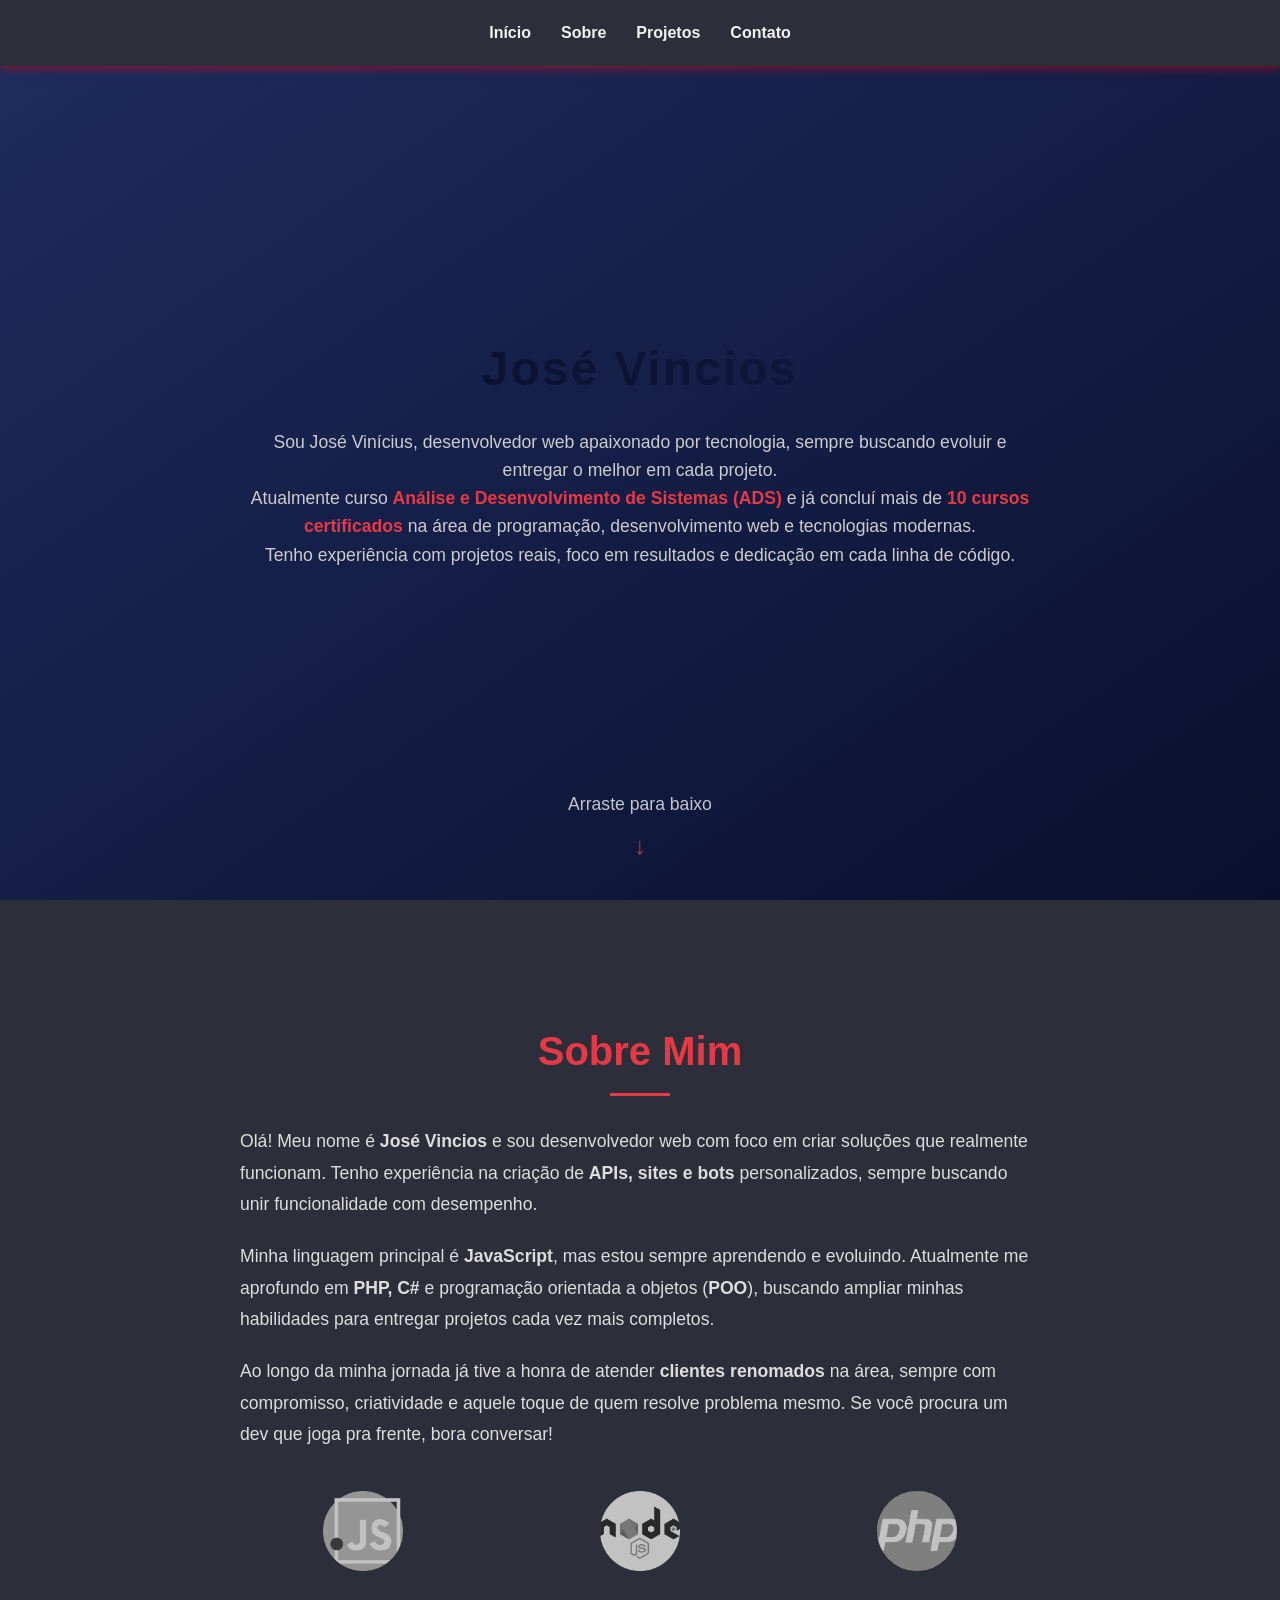
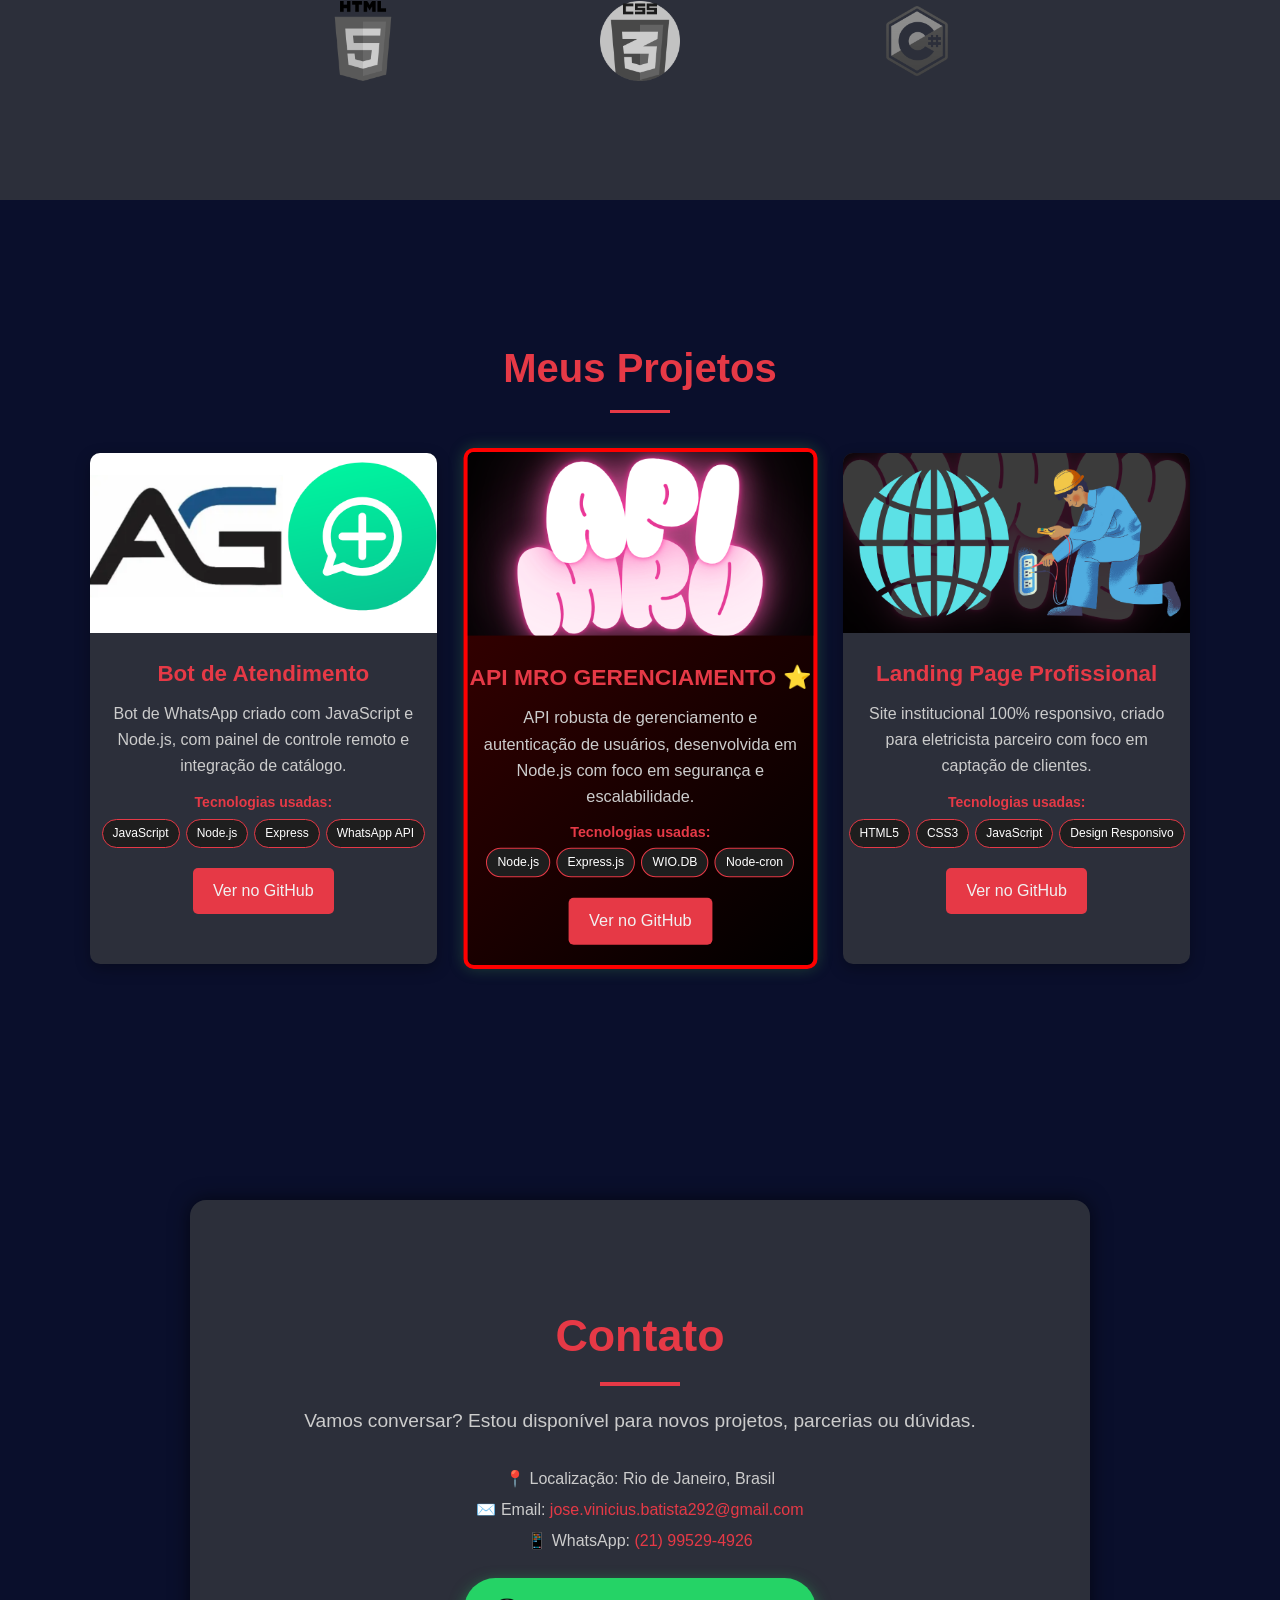
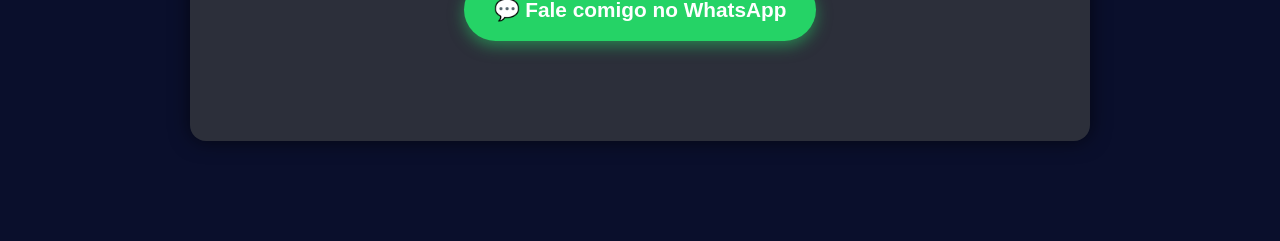
==== index.html @ e9106130 "Update index.html" ====
<!DOCTYPE html>
<html lang="pt-br">
<head>
    <meta charset="UTF-8">
    <meta name="viewport" content="width=device-width, initial-scale=1.0">
    <title>Portfólio | José Vincios</title>
    <link rel="stylesheet" href="styles/style.css">
</head>
<body>
    <header>
        <nav>
            <a href="#home">Início</a>
            <a href="#sobre">Sobre</a>
            <a href="#projetos">Projetos</a>
            <a href="#contato">Contato</a>
        </nav>
    </header>

    <main>
        <section id="home" class="hero">
            <div class="content">
                <h1 class="animated-name">José Vincios</h1>
                <div class="sobre-texto">
                    <p>Sou José Vinícius, desenvolvedor web apaixonado por tecnologia, sempre buscando evoluir e entregar o melhor em cada projeto.</p>
                    <p>Atualmente curso <strong>Análise e Desenvolvimento de Sistemas (ADS)</strong> e já concluí mais de <strong>10 cursos certificados</strong> na área de programação, desenvolvimento web e tecnologias modernas.</p>
                    <p>Tenho experiência com projetos reais, foco em resultados e dedicação em cada linha de código.</p>
                </div>
            </div>
        </section>

        <section id="sobre" class="sobre">
            <div class="sobre-container">
                <h2>Sobre Mim</h2>
                <p>
                    Olá! Meu nome é <strong>José Vincios</strong> e sou desenvolvedor web com foco em criar soluções que realmente funcionam. Tenho experiência na criação de <strong>APIs, sites e bots</strong> personalizados, sempre buscando unir funcionalidade com desempenho.
                </p>
                <p>
                    Minha linguagem principal é <strong>JavaScript</strong>, mas estou sempre aprendendo e evoluindo. Atualmente me aprofundo em <strong>PHP, C#</strong> e programação orientada a objetos (<strong>POO</strong>), buscando ampliar minhas habilidades para entregar projetos cada vez mais completos.
                </p>
                <p>
                    Ao longo da minha jornada já tive a honra de atender <strong>clientes renomados</strong> na área, sempre com compromisso, criatividade e aquele toque de quem resolve problema mesmo. Se você procura um dev que joga pra frente, bora conversar!
                </p>

                <div class="tech-logos">
                    <img src="imgs/logojs.png" alt="JavaScript">
                    <img src="imgs/logonode.png" alt="PHP">
                    <img src="imgs/logophp.png" alt="C#" id="logophp">
                    <img src="imgs/logohtml.png" alt="HTML5">
                    <img src="imgs/logocss.png" alt="CSS3">
                    <img src="imgs/logocsharp.png" alt="Node.js">
                </div>
            </div>
        </section>

        <section id="projetos" class="projetos">
            <h2>Meus Projetos</h2>
            <div class="projetos-grid">
                <!-- Projeto 1 -->
                <div class="card-projeto">
                    <img src="imgs/project 1.png" alt="Projeto 1">
                    <h3>Bot de Atendimento</h3>
                    <p>Bot de WhatsApp criado com JavaScript e Node.js, com painel de controle remoto e integração de catálogo.</p>
                    <div class="tech-usadas">
                        <strong>Tecnologias usadas:</strong>
                        <div class="badges">
                            <span class="badge">JavaScript</span>
                            <span class="badge">Node.js</span>
                            <span class="badge">Express</span>
                            <span class="badge">WhatsApp API</span>
                        </div>
                    </div>
                    <a href="https://github.com/Vinicios2j/AG-Bot---WhatsApp-Autom-tico-com-Painel-API" target="_blank">Ver no GitHub</a>
                </div>

                <!-- Projeto 2 DESTACADO -->
                <div class="card-projeto destaque">
                    <img src="imgs/projeto2.png" alt="Projeto 2">
                    <h3 class="titulo-destaque">API MRO GERENCIAMENTO ⭐</h3>
                    <p>API robusta de gerenciamento e autenticação de usuários, desenvolvida em Node.js com foco em segurança e escalabilidade.</p>
                    <div class="tech-usadas">
                        <strong>Tecnologias usadas:</strong>
                        <div class="badges">
                            <span class="badge">Node.js</span>
                            <span class="badge">Express.js</span>
                            <span class="badge">WIO.DB</span>
                            <span class="badge">Node-cron</span>
                        </div>
                    </div>
                    <a href="https://github.com/Vinicios2j/ProjectMRO" target="_blank">Ver no GitHub</a>
                </div>

                 

                <!-- Projeto 3 -->
                <div class="card-projeto">
                    <img src="imgs/projeto3.png" alt="Projeto 3">
                    <h3>Landing Page Profissional</h3>
                    <p>Site institucional 100% responsivo, criado para eletricista parceiro com foco em captação de clientes.</p>
                    <div class="tech-usadas">
                        <strong>Tecnologias usadas:</strong>
                        <div class="badges">
                            <span class="badge">HTML5</span>
                            <span class="badge">CSS3</span>
                            <span class="badge">JavaScript</span>
                            <span class="badge">Design Responsivo</span>
                        </div>
                    </div>
                    <a href="https://github.com/Vinicios2j/SITE-AG/tree/main" target="_blank">Ver no GitHub</a>
                </div>
            </div>
        </section>

        <section id="contato" class="contato">
            <h2>Contato</h2>
            <p>Vamos conversar? Estou disponível para novos projetos, parcerias ou dúvidas.</p>

            <div class="contato-box">
                <div class="info">
                    <p>📍 Localização: Rio de Janeiro, Brasil</p>
                    <p>✉️ Email: <a href="mailto:jose.vinicius.batista292@gmail.com">jose.vinicius.batista292@gmail.com</a></p>
                    <p>📱 WhatsApp: <a href="https://wa.me/5521995294926" target="_blank">(21) 99529-4926</a></p>
                </div>

                <a href="https://wa.me/5521995294926?text=Olá%20José%20Vincios%2C%20vim%20pelo%20seu%20portfólio%20e%20gostaria%20de%20conversar."
                target="_blank"
                rel="noopener noreferrer"
                class="btn-whatsapp pulse-btn">
                    💬 Fale comigo no WhatsApp
                </a>
            </div>
        </section>


    </main>

    <footer class="scroll-down-hint">
        <p>Arraste para baixo</p>
        <span class="arrow">↓</span>
    </footer>

    <script src="scripts/index.js"></script>
</body>
</html>
---- styles/style.css ----
@charset "UTF-8";

:root {
    --azul-escuro: #0a0f2c;
    --azul-claro: #1e2d60;
    --cinza: #2c2f3a;
    --vermelho: #e63946;
    --branco: #f1f1f1;
}

* {
    margin: 0;
    padding: 0;
    box-sizing: border-box;
}

html {
    scroll-behavior: smooth;
}

body {
    font-family: 'Segoe UI', Tahoma, Geneva, Verdana, sans-serif;
    background-color: var(--azul-escuro);
    color: var(--branco);
    line-height: 1.6;
}

header {
    background-color: var(--cinza);
    padding: 20px 40px;
    position: fixed;
    width: 100%;
    top: 0;
    z-index: 1000;
    box-shadow: 0 2px 10px rgba(255, 0, 0, 0.5);
}

nav {
    display: flex;
    justify-content: center;
    gap: 30px;
}

nav a {
    color: var(--branco);
    text-decoration: none;
    font-weight: bold;
    transition: color 0.3s;
    position: relative;
}

nav a::after {
    content: '';
    height: 2px;
    background: var(--vermelho);
    width: 0%;
    position: absolute;
    bottom: -5px;
    left: 0;
    transition: width 0.3s ease;
}

nav a:hover {
    color: var(--vermelho);
}

nav a:hover::after {
    width: 100%;
}



.hero {
    background: linear-gradient(145deg, var(--azul-claro), var(--azul-escuro));
    text-align: center;
    height: 100dvh;

    display: flex;
    flex-direction: column;

    align-items: center;
    justify-content: center;
}

.hero h1 {
    font-size: 3rem;
    margin-bottom: 20px;
    color: var(--vermelho);
}

.hero p {
    max-width: 800px;
    margin: 0 auto;
    font-size: 1.1rem;
    color: #ccc;
}

.sobre-texto strong {
  color: var(--vermelho);
}

.animated-name {
    font-size: 3.5rem;
    font-weight: bold;
    background: linear-gradient(270deg, #ff0015, #1e2d60, #0a0f2c);
    background-size: 600% 600%;
    background-clip: text;
    -webkit-background-clip: text;
    color: transparent;
    -webkit-text-fill-color: transparent;
    animation: animateText 10s ease infinite;
    letter-spacing: 2px;
}

.scroll-down-hint {
    text-align: center;
    padding: 20px;
    color: var(--branco);
    font-size: 1.1rem;
    opacity: 0.8;
    animation: pulseText 2s infinite;
    position: absolute;
    bottom: 15px;
    left: 0;
    right: 0;
}

.scroll-down-hint .arrow {
    display: block;
    font-size: 1.5rem;
    margin-top: 8px;
    animation: bounce 1.5s infinite;
    color: var(--vermelho);
}

/*animação fogo no nome*/

@keyframes animateText {
    0% {
        background-position: 0% 50%;
    }
    50% {
        background-position: 100% 50%;
    }
    100% {
        background-position: 0% 50%;
    }
}


/*Animação role para baixo*/

@keyframes pulseText {
    0%, 100% { opacity: 0.3; }
    50% { opacity: 1; }
}

@keyframes bounce {
    0%, 100% {
        transform: translateY(0);
    }
    50% {
        transform: translateY(8px);
    }
}


/*Sobre MIN*/


.sobre {
    background-color: var(--cinza);
    padding: 80px 20px;
    color: var(--branco);
    display: flex;
    justify-content: center;
    align-items: center;
    height: 100dvh;
}

.sobre-container {
    max-width: 800px;
    text-align: left;
}

.sobre h2 {
    font-size: 2.5rem;
    color: var(--vermelho);
    margin-bottom: 30px;
    text-align: center;
    position: relative;
}

.sobre h2::after {
    content: '';
    display: block;
    width: 60px;
    height: 3px;
    background-color: var(--vermelho);
    margin: 10px auto 0 auto;
}

.sobre p {
    margin-bottom: 20px;
    font-size: 1.1rem;
    line-height: 1.8;
    color: #ddd;
}


.tech-logos {
    display: grid;
    grid-template-columns: repeat(3, 1fr);
    gap: 30px;
    justify-items: center;
    align-items: center;
    margin-top: 40px;
}

.tech-logos img {
    width: 80px;
    height: 80px;
    object-fit: contain;
    filter: grayscale(100%) brightness(0.8);
    transition: transform 0.3s, filter 0.3s;
}

.tech-logos img:hover {
    transform: scale(1.1);
    filter: none;
}

#logophp {
    border-radius: 50%;
}

/*Proejtos*/

.projetos {
    background-color: var(--azul-escuro);
    padding: 80px 20px;
    text-align: center;
    color: var(--branco);
    height: 100dvh;
    display: flex;
    flex-wrap: wrap;
    flex-direction: column;
    align-items: center;
    justify-content: center;
}

.projetos h2 {
    font-size: 2.5rem;
    margin-bottom: 40px;
    color: var(--vermelho);
    position: relative;
}

.projetos h2::after {
    content: '';
    display: block;
    width: 60px;
    height: 3px;
    background-color: var(--vermelho);
    margin: 10px auto 0 auto;
}

.projetos-grid {
    display: grid;
    grid-template-columns: repeat(auto-fit, minmax(280px, 1fr));
    gap: 30px;
    max-width: 1100px;
    margin: 0 auto;
}

.card-projeto {
    background-color: var(--cinza);
    border-radius: 10px;
    overflow: hidden;
    box-shadow: 0 5px 15px rgba(0,0,0,0.3);
    transition: transform 0.3s ease;
}

.card-projeto:hover {
    transform: translateY(-5px);
}

.card-projeto img {
    width: 100%;
    height: 180px;
    object-fit: cover;
}

.card-projeto h3 {
    margin: 15px 0 10px 0;
    font-size: 1.4rem;
    color: var(--vermelho);
}

.card-projeto p {
    padding: 0 15px;
    font-size: 1rem;
    color: #ccc;
    min-height: 80px;
}

.card-projeto a {
    display: inline-block;
    margin: 20px;
    padding: 10px 20px;
    background-color: var(--vermelho);
    color: var(--branco);
    text-decoration: none;
    border-radius: 5px;
    transition: background-color 0.3s ease;
}

.card-projeto a:hover {
    background-color: #b82a35;
}


/*Contato Whattsap*/

.contato {
  background-color: var(--cinza);
  padding: 100px 20px;
  color: var(--branco);
  text-align: center;
  max-width: 900px;
  margin: 100px auto;
  border-radius: 16px;
  box-shadow: 0 0 20px rgba(0,0,0,0.6);
}

.contato h2 {
  font-size: 2.8rem;
  margin-bottom: 20px;
  color: var(--vermelho);
  position: relative;
}

.contato h2::after {
  content: '';
  width: 80px;
  height: 4px;
  background-color: var(--vermelho);
  display: block;
  margin: 10px auto;
}

.contato p {
  font-size: 1.2rem;
  color: #ccc;
  margin-bottom: 25px;
}

.contato-box {
  display: flex;
  flex-direction: column;
  align-items: center;
  gap: 20px;
}

.contato .info p {
  font-size: 1rem;
  color: #ccc;
  margin: 5px 0;
}

.contato .info a {
  color: var(--vermelho);
  text-decoration: none;
  transition: color 0.3s ease;
}

.contato .info a:hover {
  color: #ffffff;
}

.pulse-btn {
  background-color: #25D366;
  padding: 15px 40px;
  font-size: 1.3rem;
  font-weight: bold;
  border-radius: 50px;
  text-decoration: none;
  color: white;
  box-shadow: 0 0 15px rgba(37, 211, 102, 0.6);
  animation: pulseWhats 2s infinite;
  transition: background-color 0.3s ease;
}

.pulse-btn:hover {
  background-color: #1ebe57;
}

@keyframes pulseWhats {
  0% { box-shadow: 0 0 0 0 rgba(37, 211, 102, 0.7); }
  70% { box-shadow: 0 0 0 15px rgba(37, 211, 102, 0); }
  100% { box-shadow: 0 0 0 0 rgba(37, 211, 102, 0); }
}

@media (max-width: 600px) {
  .contato-box {
    padding: 10px;
  }
}

.btn-whatsapp {
  display: inline-block;
  background-color: #25D366;
  color: white;
  font-weight: 700;
  font-size: 1.3rem;
  padding: 15px 30px;
  border-radius: 50px;
  text-decoration: none;
  box-shadow: 0 5px 15px rgba(37, 211, 102, 0.5);
  transition: background-color 0.3s ease;
  user-select: none;
}

.btn-whatsapp:hover {
  background-color: #1ebe57;
}

/* Adiciona transição em hover nos botões e links */
a, button {
  transition: all 0.3s ease;
}

/* Animações nos cards de projeto */
.card-projeto {
  transition: transform 0.3s ease, box-shadow 0.3s ease;
}

.card-projeto:hover {
  transform: translateY(-5px);
  box-shadow: 0px 5px 15px rgba(255, 0, 0, 0.3); /* sombra vermelha leve */
}

.tecnologias img {
  transition: transform 0.3s ease, filter 0.3s ease;
}

.tecnologias img:hover {
  transform: scale(1.1);
  filter: brightness(1.2);
}

.tech-usadas {
  margin-top: 10px;
  font-size: 14px;
}

.tech-usadas strong {
  color: #e63946;
  display: block;
  margin-bottom: 5px;
}

.badges {
  display: flex;
  flex-wrap: wrap;
  gap: 6px;
  flex-direction: row;
  align-items: center;
  justify-content: center;
}

.badge {
  background-color: #1e1e1e;
  color: #fff;
  border: 1px solid #e63946;
  padding: 4px 10px;
  font-size: 12px;
  border-radius: 20px;
  transition: background-color 0.3s ease;
}

.badge:hover {
  background-color: #e63946;
  color: #fff;
  cursor: default;
}

/* Destaque para o melhor projeto */
.card-projeto.destaque {
    border: 4px solid #ff0000;
    background: linear-gradient(135deg, #3f0000, #000000);
    box-shadow: 0 0 15px rgba(76, 175, 80, 0.3);
    transform: scale(1.02);
    transition: transform 0.3s ease, box-shadow 0.3s ease;
}

.card-projeto.destaque:hover {
    transform: scale(1.04);
    box-shadow: 0 0 25px rgba(76, 175, 80, 0.5);
}

.titulo-destaque {
    color: #2e7d32;
}


@media (max-width: 768px) {
  .projetos-container, .tecnologias {
    flex-direction: column;
    gap: 1.5rem;
  }

  header nav ul {
    flex-direction: column;
    background-color: #111;
    padding: 1rem;
  }

  .sobre-container, .contato-container {
    padding: 1rem;
  }
}

      @media (max-width: 768px) {
        .projetos {
          flex-direction: column;
          align-items: center;
        }

        .projeto {
          width: 90%;
        }
      }
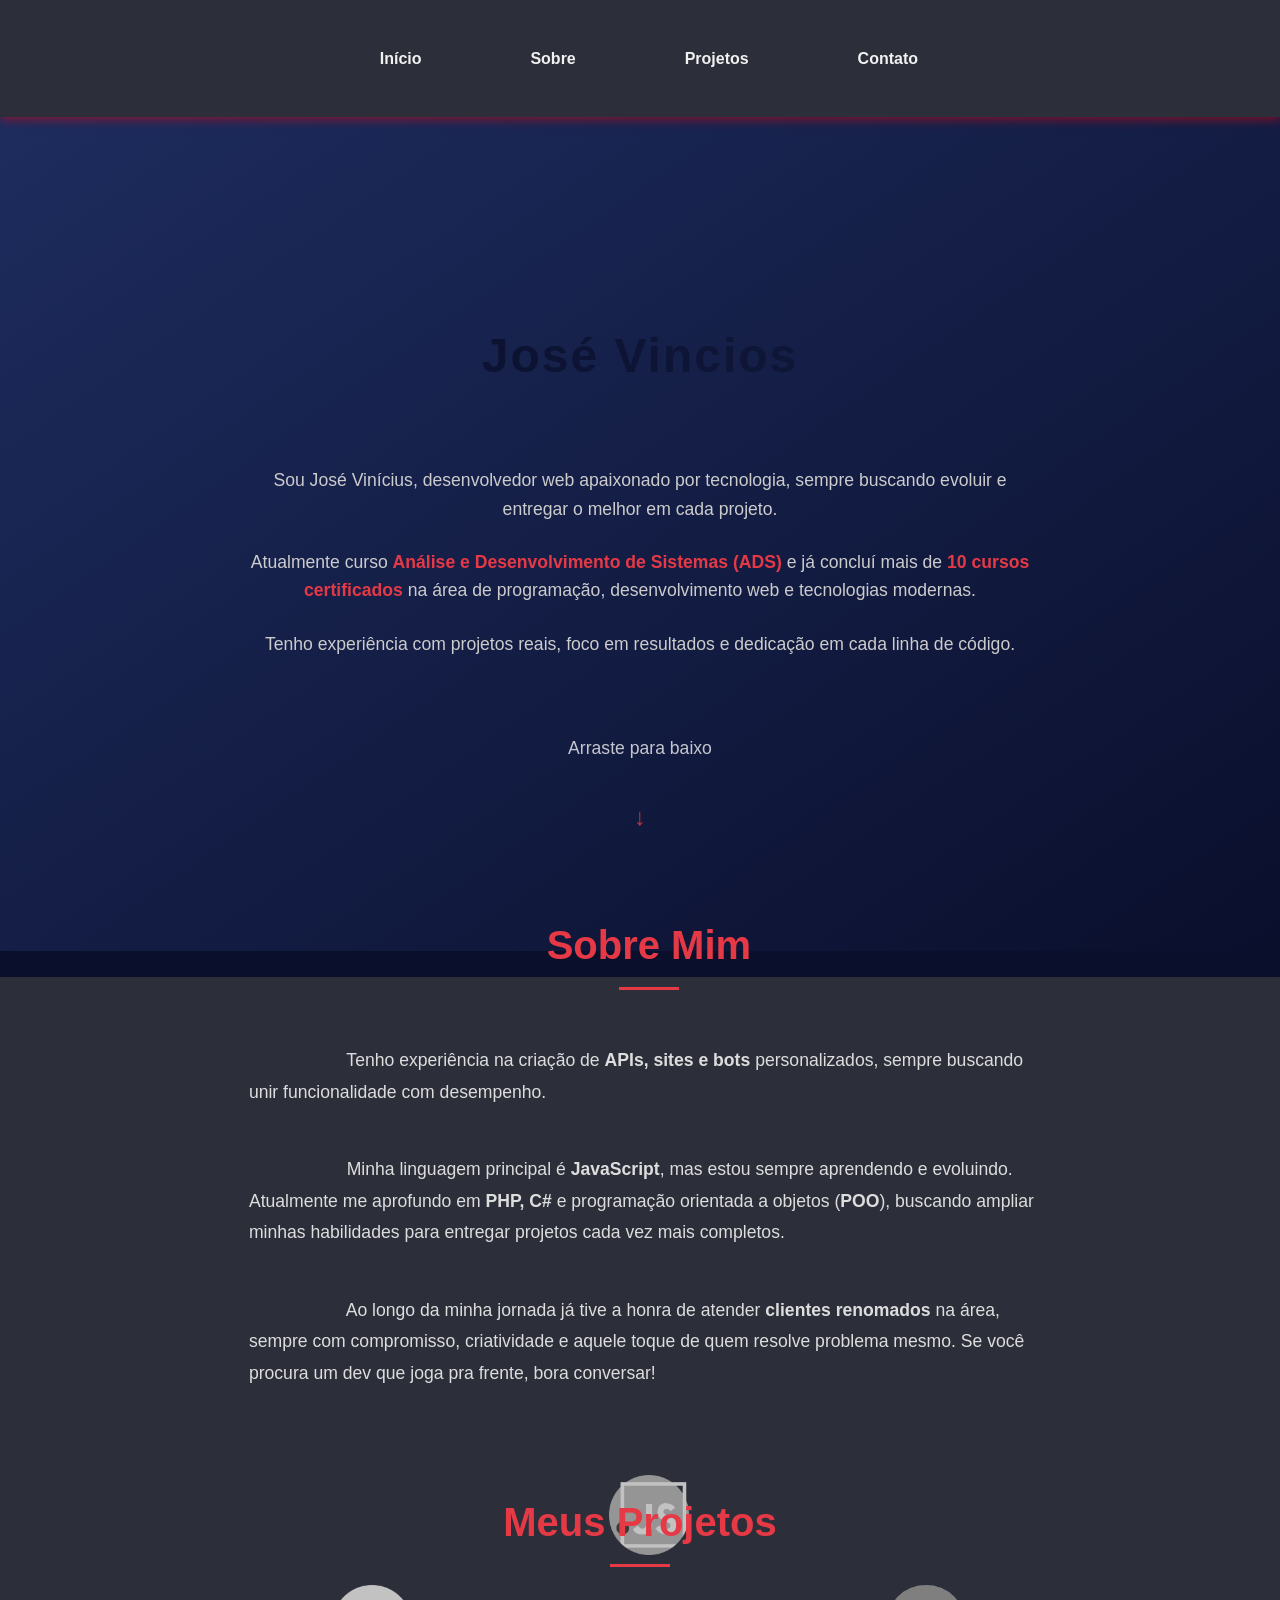
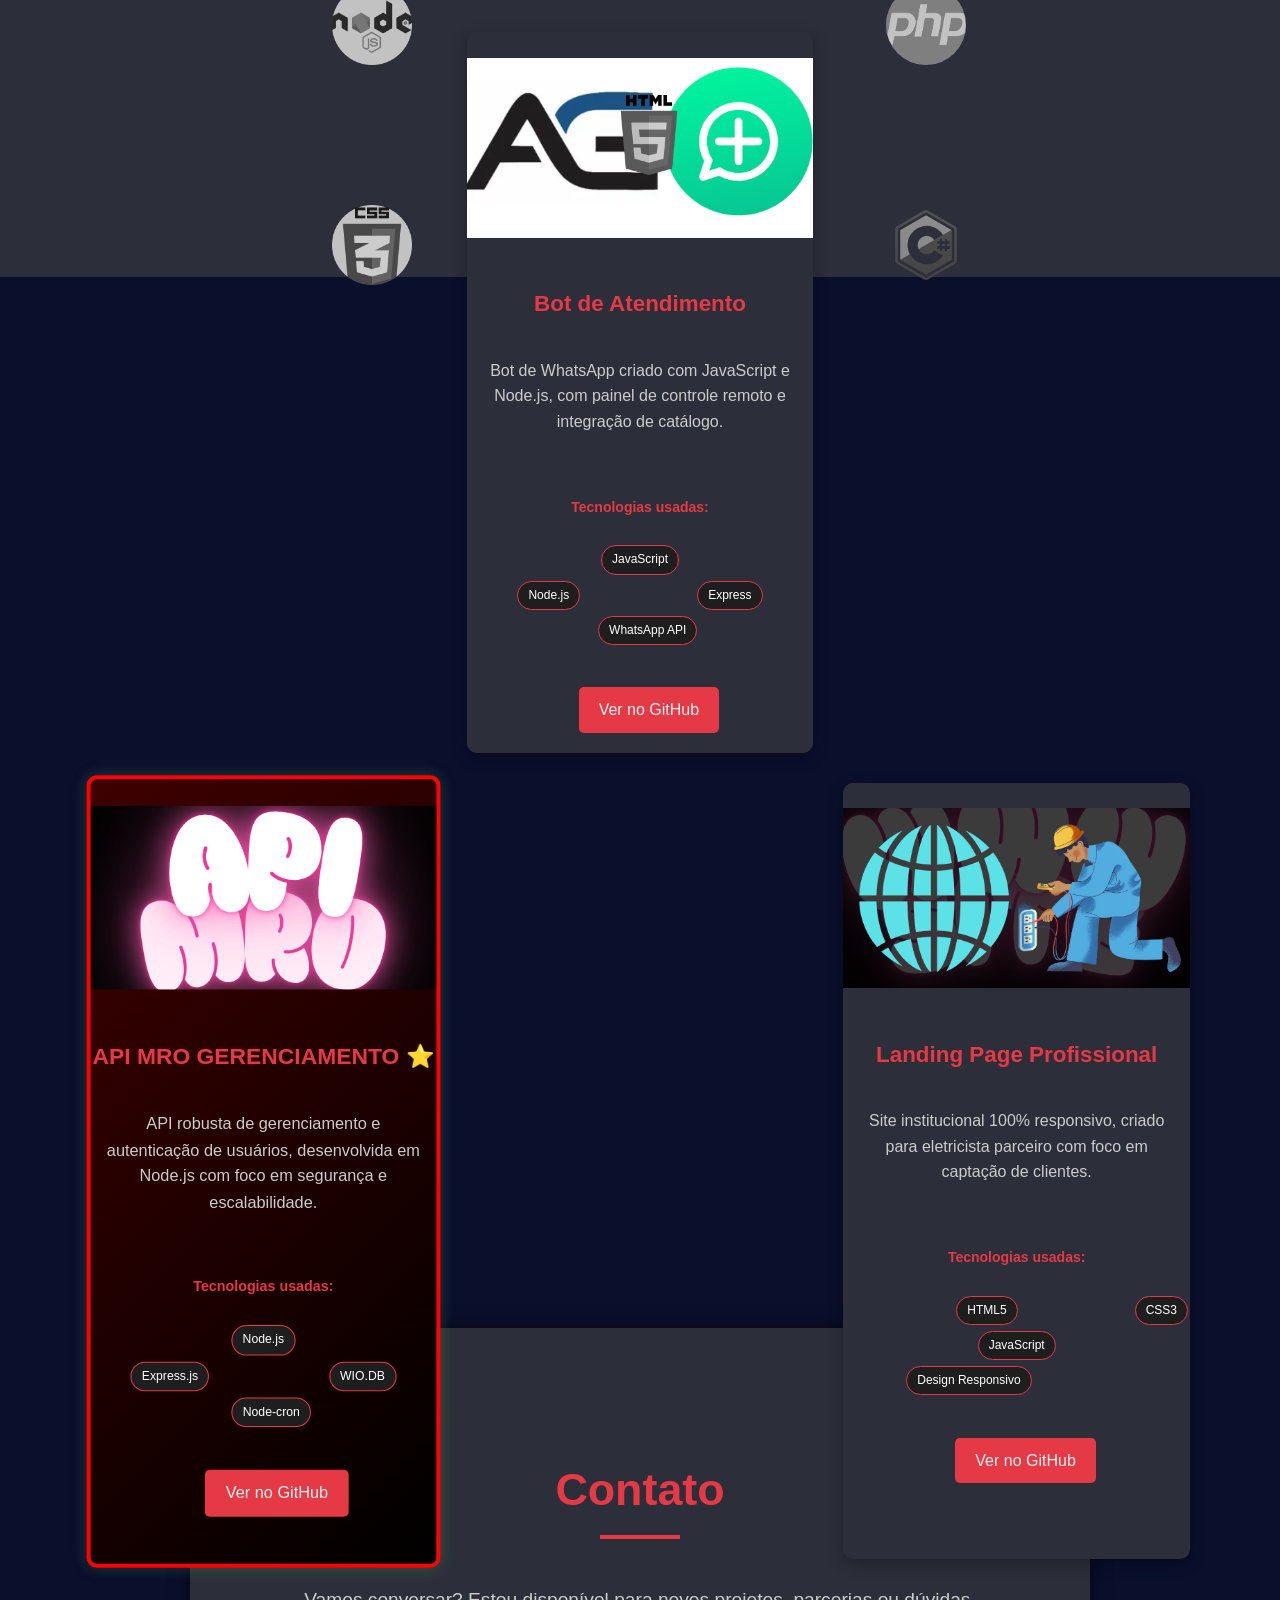
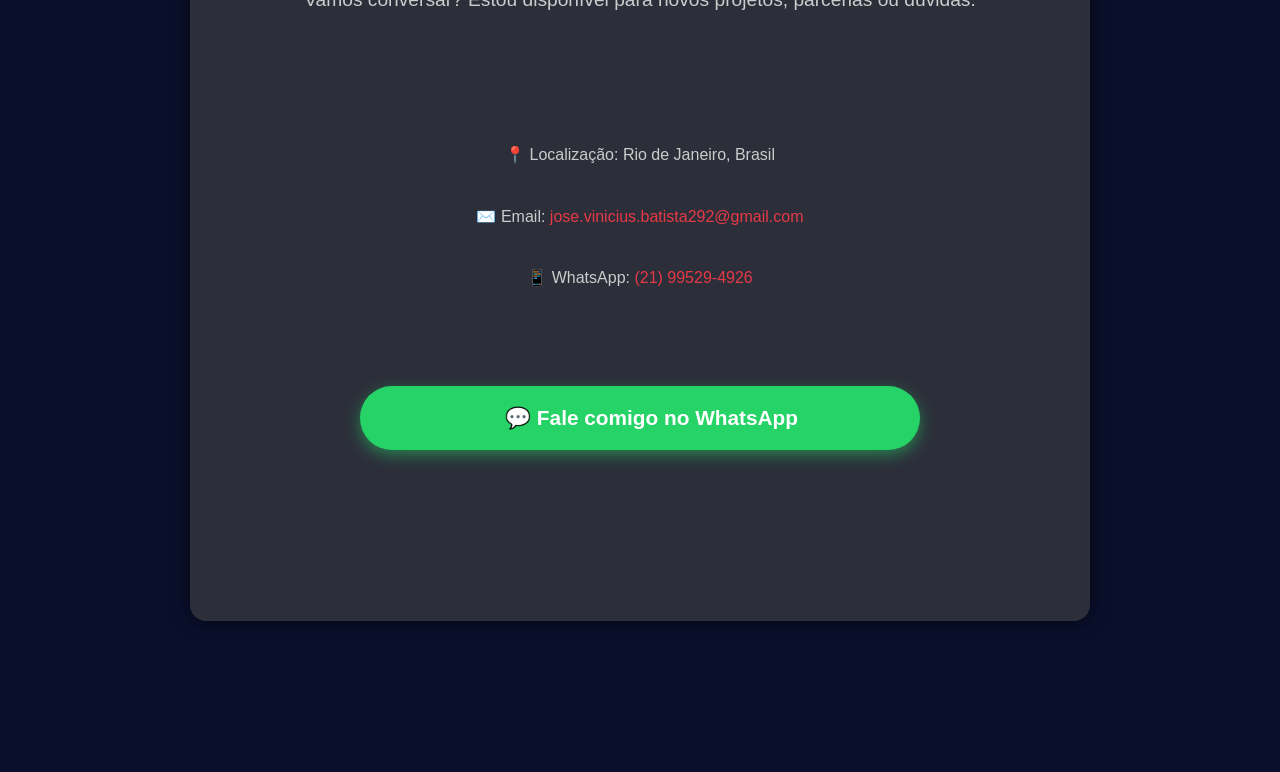
==== commit 28c1040f: "Update index.html" ====
--- a/index.html
+++ b/index.html
@@ -1,143 +1,140 @@
 <!DOCTYPE html>
 <html lang="pt-br">
 <head>
-    <meta charset="UTF-8">
-    <meta name="viewport" content="width=device-width, initial-scale=1.0">
-    <title>Portfólio | José Vincios</title>
-    <link rel="stylesheet" href="styles/style.css">
+    <meta charset="UTF-8">
+    <meta name="viewport" content="width=device-width, initial-scale=1.0">
+    <title>Portfólio | José Vincios</title>
+    <link rel="stylesheet" href="styles/style.css">
 </head>
 <body>
-    <header>
-        <nav>
-            <a href="#home">Início</a>
-            <a href="#sobre">Sobre</a>
-            <a href="#projetos">Projetos</a>
-            <a href="#contato">Contato</a>
-        </nav>
-    </header>
+    <header>
+        <nav>
+            <a href="#home">Início</a>
+            <a href="#sobre">Sobre</a>
+            <a href="#projetos">Projetos</a>
+            <a href="#contato">Contato</a>
+        </nav>
+    </header>
 
-    <main>
-        <section id="home" class="hero">
-            <div class="content">
-                <h1 class="animated-name">José Vincios</h1>
-                <div class="sobre-texto">
-                    <p>Sou José Vinícius, desenvolvedor web apaixonado por tecnologia, sempre buscando evoluir e entregar o melhor em cada projeto.</p>
-                    <p>Atualmente curso <strong>Análise e Desenvolvimento de Sistemas (ADS)</strong> e já concluí mais de <strong>10 cursos certificados</strong> na área de programação, desenvolvimento web e tecnologias modernas.</p>
-                    <p>Tenho experiência com projetos reais, foco em resultados e dedicação em cada linha de código.</p>
-                </div>
-            </div>
-        </section>
+    <main>
+        <section id="home" class="hero">
+            <div class="content">
+                <h1 class="animated-name">José Vincios</h1>
+                <div class="sobre-texto">
+                    <p>Sou José Vinícius, desenvolvedor web apaixonado por tecnologia, sempre buscando evoluir e entregar o melhor em cada projeto.</p>
+                    <p>Atualmente curso <strong>Análise e Desenvolvimento de Sistemas (ADS)</strong> e já concluí mais de <strong>10 cursos certificados</strong> na área de programação, desenvolvimento web e tecnologias modernas.</p>
+                    <p>Tenho experiência com projetos reais, foco em resultados e dedicação em cada linha de código.</p>
+                </div>
+            </div>
+        </section>
 
-        <section id="sobre" class="sobre">
-            <div class="sobre-container">
-                <h2>Sobre Mim</h2>
-                <p>
-                    Olá! Meu nome é <strong>José Vincios</strong> e sou desenvolvedor web com foco em criar soluções que realmente funcionam. Tenho experiência na criação de <strong>APIs, sites e bots</strong> personalizados, sempre buscando unir funcionalidade com desempenho.
-                </p>
-                <p>
-                    Minha linguagem principal é <strong>JavaScript</strong>, mas estou sempre aprendendo e evoluindo. Atualmente me aprofundo em <strong>PHP, C#</strong> e programação orientada a objetos (<strong>POO</strong>), buscando ampliar minhas habilidades para entregar projetos cada vez mais completos.
-                </p>
-                <p>
-                    Ao longo da minha jornada já tive a honra de atender <strong>clientes renomados</strong> na área, sempre com compromisso, criatividade e aquele toque de quem resolve problema mesmo. Se você procura um dev que joga pra frente, bora conversar!
-                </p>
+        <section id="sobre" class="sobre">
+            <div class="sobre-container">
+                <h2>Sobre Mim</h2>
+                <p>
+                    Tenho experiência na criação de <strong>APIs, sites e bots</strong> personalizados, sempre buscando unir funcionalidade com desempenho.
+                </p>
+                <p>
+                    Minha linguagem principal é <strong>JavaScript</strong>, mas estou sempre aprendendo e evoluindo. Atualmente me aprofundo em <strong>PHP, C#</strong> e programação orientada a objetos (<strong>POO</strong>), buscando ampliar minhas habilidades para entregar projetos cada vez mais completos.
+                </p>
+                <p>
+                    Ao longo da minha jornada já tive a honra de atender <strong>clientes renomados</strong> na área, sempre com compromisso, criatividade e aquele toque de quem resolve problema mesmo. Se você procura um dev que joga pra frente, bora conversar!
+                </p>
 
-                <div class="tech-logos">
-                    <img src="imgs/logojs.png" alt="JavaScript">
-                    <img src="imgs/logonode.png" alt="PHP">
-                    <img src="imgs/logophp.png" alt="C#" id="logophp">
-                    <img src="imgs/logohtml.png" alt="HTML5">
-                    <img src="imgs/logocss.png" alt="CSS3">
-                    <img src="imgs/logocsharp.png" alt="Node.js">
-                </div>
-            </div>
-        </section>
+                <div class="tech-logos">
+                    <img src="imgs/logojs.png" alt="JavaScript">
+                    <img src="imgs/logonode.png" alt="PHP">
+                    <img src="imgs/logophp.png" alt="C#" id="logophp">
+                    <img src="imgs/logohtml.png" alt="HTML5">
+                    <img src="imgs/logocss.png" alt="CSS3">
+                    <img src="imgs/logocsharp.png" alt="Node.js">
+                </div>
+            </div>
+        </section>
 
-        <section id="projetos" class="projetos">
-            <h2>Meus Projetos</h2>
-            <div class="projetos-grid">
-                <!-- Projeto 1 -->
-                <div class="card-projeto">
-                    <img src="imgs/project 1.png" alt="Projeto 1">
-                    <h3>Bot de Atendimento</h3>
-                    <p>Bot de WhatsApp criado com JavaScript e Node.js, com painel de controle remoto e integração de catálogo.</p>
-                    <div class="tech-usadas">
-                        <strong>Tecnologias usadas:</strong>
-                        <div class="badges">
-                            <span class="badge">JavaScript</span>
-                            <span class="badge">Node.js</span>
-                            <span class="badge">Express</span>
-                            <span class="badge">WhatsApp API</span>
-                        </div>
-                    </div>
-                    <a href="https://github.com/Vinicios2j/AG-Bot---WhatsApp-Autom-tico-com-Painel-API" target="_blank">Ver no GitHub</a>
-                </div>
+        <section id="projetos" class="projetos">
+            <h2>Meus Projetos</h2>
+            <div class="projetos-grid">
+                                <div class="card-projeto">
+                    <img src="imgs/project 1.png" alt="Projeto 1">
+                    <h3>Bot de Atendimento</h3>
+                    <p>Bot de WhatsApp criado com JavaScript e Node.js, com painel de controle remoto e integração de catálogo.</p>
+                    <div class="tech-usadas">
+                        <strong>Tecnologias usadas:</strong>
+                        <div class="badges">
+                            <span class="badge">JavaScript</span>
+                            <span class="badge">Node.js</span>
+                            <span class="badge">Express</span>
+                            <span class="badge">WhatsApp API</span>
+                        </div>
+                    </div>
+                    <a href="https://github.com/Vinicios2j/AG-Bot---WhatsApp-Autom-tico-com-Painel-API" target="_blank">Ver no GitHub</a>
+                </div>
 
-                <!-- Projeto 2 DESTACADO -->
-                <div class="card-projeto destaque">
-                    <img src="imgs/projeto2.png" alt="Projeto 2">
-                    <h3 class="titulo-destaque">API MRO GERENCIAMENTO ⭐</h3>
-                    <p>API robusta de gerenciamento e autenticação de usuários, desenvolvida em Node.js com foco em segurança e escalabilidade.</p>
-                    <div class="tech-usadas">
-                        <strong>Tecnologias usadas:</strong>
-                        <div class="badges">
-                            <span class="badge">Node.js</span>
-                            <span class="badge">Express.js</span>
-                            <span class="badge">WIO.DB</span>
-                            <span class="badge">Node-cron</span>
-                        </div>
-                    </div>
-                    <a href="https://github.com/Vinicios2j/ProjectMRO" target="_blank">Ver no GitHub</a>
-                </div>
+                                <div class="card-projeto destaque">
+                    <img src="imgs/projeto2.png" alt="Projeto 2">
+                    <h3 class="titulo-destaque">API MRO GERENCIAMENTO ⭐</h3>
+                    <p>API robusta de gerenciamento e autenticação de usuários, desenvolvida em Node.js com foco em segurança e escalabilidade.</p>
+                    <div class="tech-usadas">
+                        <strong>Tecnologias usadas:</strong>
+                        <div class="badges">
+                            <span class="badge">Node.js</span>
+                            <span class="badge">Express.js</span>
+                            <span class="badge">WIO.DB</span>
+                            <span class="badge">Node-cron</span>
+                        </div>
+                    </div>
+                    <a href="https://github.com/Vinicios2j/ProjectMRO" target="_blank">Ver no GitHub</a>
+                </div>
 
-                 
+                 
 
-                <!-- Projeto 3 -->
-                <div class="card-projeto">
-                    <img src="imgs/projeto3.png" alt="Projeto 3">
-                    <h3>Landing Page Profissional</h3>
-                    <p>Site institucional 100% responsivo, criado para eletricista parceiro com foco em captação de clientes.</p>
-                    <div class="tech-usadas">
-                        <strong>Tecnologias usadas:</strong>
-                        <div class="badges">
-                            <span class="badge">HTML5</span>
-                            <span class="badge">CSS3</span>
-                            <span class="badge">JavaScript</span>
-                            <span class="badge">Design Responsivo</span>
-                        </div>
-                    </div>
-                    <a href="https://github.com/Vinicios2j/SITE-AG/tree/main" target="_blank">Ver no GitHub</a>
-                </div>
-            </div>
-        </section>
+                                <div class="card-projeto">
+                    <img src="imgs/projeto3.png" alt="Projeto 3">
+                    <h3>Landing Page Profissional</h3>
+                    <p>Site institucional 100% responsivo, criado para eletricista parceiro com foco em captação de clientes.</p>
+                    <div class="tech-usadas">
+                        <strong>Tecnologias usadas:</strong>
+                        <div class="badges">
+                            <span class="badge">HTML5</span>
+                            <span class="badge">CSS3</span>
+                            <span class="badge">JavaScript</span>
+                            <span class="badge">Design Responsivo</span>
+                        </div>
+                    </div>
+                    <a href="https://github.com/Vinicios2j/SITE-AG/tree/main" target="_blank">Ver no GitHub</a>
+                </div>
+            </div>
+        </section>
 
-        <section id="contato" class="contato">
-            <h2>Contato</h2>
-            <p>Vamos conversar? Estou disponível para novos projetos, parcerias ou dúvidas.</p>
+        <section id="contato" class="contato">
+            <h2>Contato</h2>
+            <p>Vamos conversar? Estou disponível para novos projetos, parcerias ou dúvidas.</p>
 
-            <div class="contato-box">
-                <div class="info">
-                    <p>📍 Localização: Rio de Janeiro, Brasil</p>
-                    <p>✉️ Email: <a href="mailto:jose.vinicius.batista292@gmail.com">jose.vinicius.batista292@gmail.com</a></p>
-                    <p>📱 WhatsApp: <a href="https://wa.me/5521995294926" target="_blank">(21) 99529-4926</a></p>
-                </div>
+            <div class="contato-box">
+                <div class="info">
+                    <p>📍 Localização: Rio de Janeiro, Brasil</p>
+                    <p>✉️ Email: <a href="mailto:jose.vinicius.batista292@gmail.com">jose.vinicius.batista292@gmail.com</a></p>
+                    <p>📱 WhatsApp: <a href="https://wa.me/5521995294926" target="_blank">(21) 99529-4926</a></p>
+                </div>
 
-                <a href="https://wa.me/5521995294926?text=Olá%20José%20Vincios%2C%20vim%20pelo%20seu%20portfólio%20e%20gostaria%20de%20conversar."
-                target="_blank"
-                rel="noopener noreferrer"
-                class="btn-whatsapp pulse-btn">
-                    💬 Fale comigo no WhatsApp
-                </a>
-            </div>
-        </section>
+                <a href="https://wa.me/5521995294926?text=Olá%20José%20Vincios%2C%20vim%20pelo%20seu%20portfólio%20e%20gostaria%20de%20conversar."
+                target="_blank"
+                rel="noopener noreferrer"
+                class="btn-whatsapp pulse-btn">
+                    💬 Fale comigo no WhatsApp
+                </a>
+            </div>
+        </section>
 
 
-    </main>
+    </main>
 
-    <footer class="scroll-down-hint">
-        <p>Arraste para baixo</p>
-        <span class="arrow">↓</span>
-    </footer>
+    <footer class="scroll-down-hint">
+        <p>Arraste para baixo</p>
+        <span class="arrow">↓</span>
+    </footer>
 
-    <script src="scripts/index.js"></script>
+    <script src="scripts/index.js"></script>
 </body>
 </html>
--- a/styles/style.css
+++ b/styles/style.css
@@ -243,7 +243,6 @@
     color: var(--branco);
     height: 100dvh;
     display: flex;
-    flex-wrap: wrap;
     flex-direction: column;
     align-items: center;
     justify-content: center;
@@ -521,14 +520,139 @@
   }
 }
 
-      @media (max-width: 768px) {
-        .projetos {
-          flex-direction: column;
-          align-items: center;
-        }
-
-        .projeto {
-          width: 90%;
-        }
-      }
-
+/*
+ * RESPONSIVIDADE PARA CELULARES
+ * ----------------------------
+ * Adicione este bloco no final do seu arquivo style.css para
+ * garantir que o layout se adapte a telas menores.
+ */
+
+@media (max-width: 768px) {
+    /* Estilos gerais para celular */
+    body {
+        font-size: 14px;
+        line-height: 1.5;
+    }
+
+    header {
+        padding: 15px 20px;
+        box-shadow: 0 2px 5px rgba(255, 0, 0, 0.5);
+    }
+
+    nav {
+        gap: 15px;
+    }
+
+    /* Seção de Início (Hero) */
+    .hero {
+        height: auto;
+        min-height: 100dvh;
+        padding-top: 80px; /* Para evitar que o conteúdo fique atrás do menu fixo */
+        padding-bottom: 20px;
+    }
+
+    .hero .content {
+        padding: 0 20px;
+    }
+
+    .animated-name {
+        font-size: 2.5rem;
+    }
+
+    .hero p {
+        font-size: 1rem;
+        text-align: center;
+    }
+
+    .scroll-down-hint {
+        position: static; /* Remove a posição absoluta para não sobrepor o conteúdo */
+        margin-top: 30px;
+    }
+
+    /* Seção Sobre Mim */
+    .sobre {
+        height: auto;
+        padding: 60px 20px;
+    }
+
+    .sobre-container {
+        text-align: center;
+        padding: 0;
+    }
+
+    .sobre h2 {
+        font-size: 2rem;
+    }
+
+    .tech-logos {
+        grid-template-columns: repeat(2, 1fr); /* Reduz para 2 colunas */
+        gap: 20px;
+        margin-top: 30px;
+    }
+
+    .tech-logos img {
+        width: 60px;
+        height: 60px;
+    }
+
+    /* Seção de Projetos */
+    .projetos {
+        height: auto;
+        padding: 60px 20px;
+    }
+
+    .projetos h2 {
+        font-size: 2rem;
+        margin-bottom: 30px;
+    }
+
+    .projetos-grid {
+        grid-template-columns: 1fr; /* Coluna única para celulares */
+    }
+
+    .card-projeto p {
+        min-height: auto;
+    }
+
+    /* Seção de Contato */
+    .contato {
+        margin: 50px auto;
+        padding: 40px 20px;
+    }
+
+    .contato h2 {
+        font-size: 2.2rem;
+    }
+
+    .contato p {
+        font-size: 1rem;
+    }
+
+    .contato-box {
+        gap: 15px;
+    }
+
+    .btn-whatsapp {
+        padding: 12px 25px;
+        font-size: 1rem;
+    }
+}
+
+/* Para telas menores que 480px, ajustes finos */
+@media (max-width: 480px) {
+    .animated-name {
+        font-size: 2rem;
+    }
+    
+    .sobre h2, .projetos h2, .contato h2 {
+        font-size: 1.8rem;
+    }
+
+    nav a {
+        font-size: 0.9rem;
+    }
+
+    .tech-logos {
+        grid-template-columns: repeat(2, 1fr);
+    }
+}
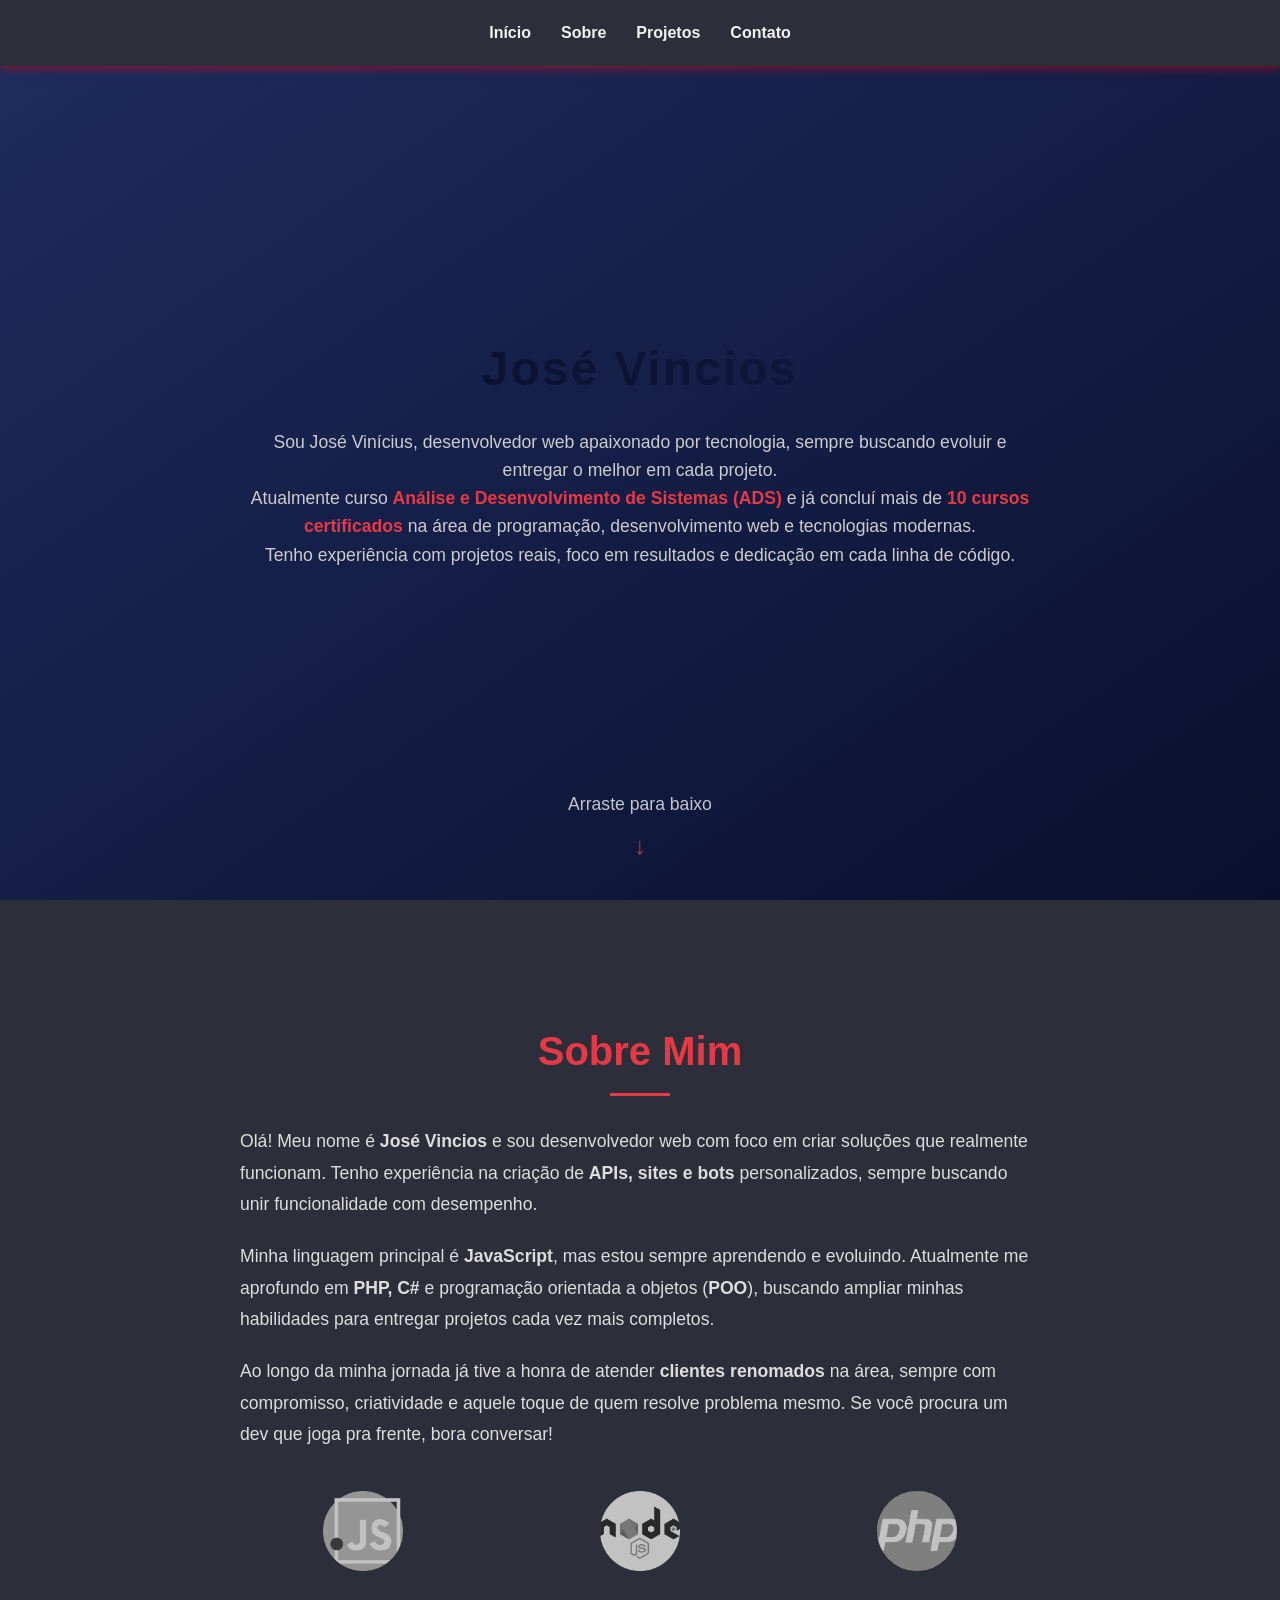
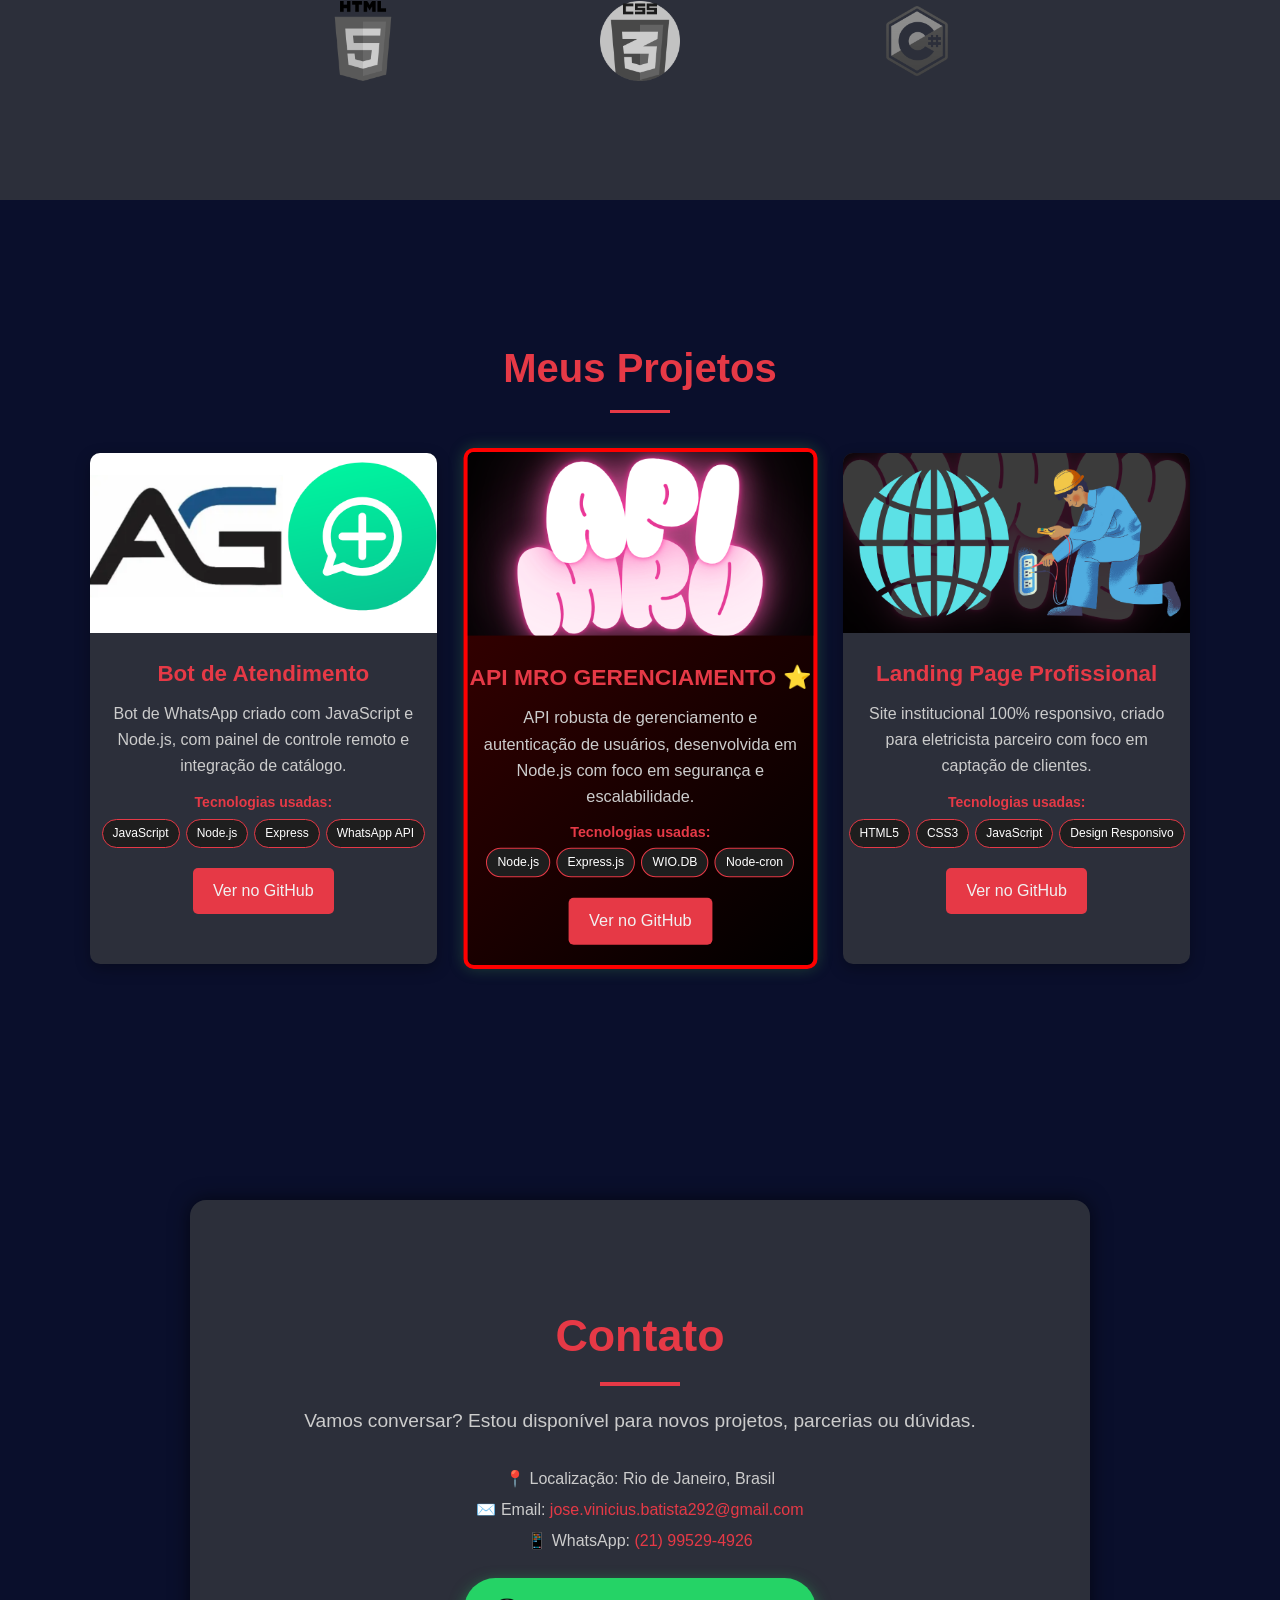
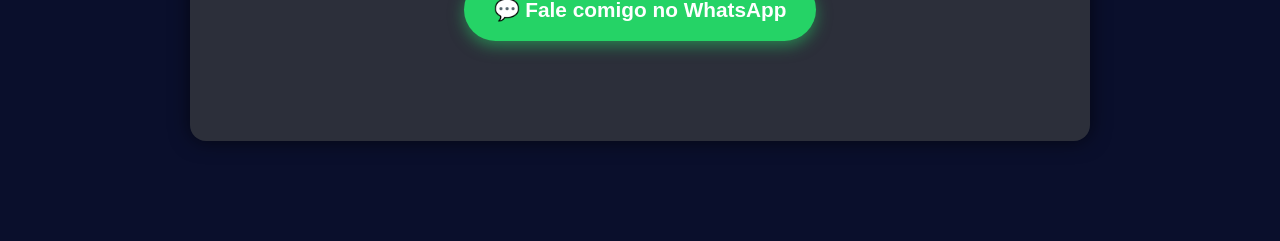
==== commit 7d8ce0d3: "Update index.html" ====
--- a/index.html
+++ b/index.html
@@ -1,140 +1,143 @@
 <!DOCTYPE html>
 <html lang="pt-br">
 <head>
-    <meta charset="UTF-8">
-    <meta name="viewport" content="width=device-width, initial-scale=1.0">
-    <title>Portfólio | José Vincios</title>
-    <link rel="stylesheet" href="styles/style.css">
+    <meta charset="UTF-8">
+    <meta name="viewport" content="width=device-width, initial-scale=1.0">
+    <title>Portfólio | José Vincios</title>
+    <link rel="stylesheet" href="styles/style.css">
 </head>
 <body>
-    <header>
-        <nav>
-            <a href="#home">Início</a>
-            <a href="#sobre">Sobre</a>
-            <a href="#projetos">Projetos</a>
-            <a href="#contato">Contato</a>
-        </nav>
-    </header>
+    <header>
+        <nav>
+            <a href="#home">Início</a>
+            <a href="#sobre">Sobre</a>
+            <a href="#projetos">Projetos</a>
+            <a href="#contato">Contato</a>
+        </nav>
+    </header>
 
-    <main>
-        <section id="home" class="hero">
-            <div class="content">
-                <h1 class="animated-name">José Vincios</h1>
-                <div class="sobre-texto">
-                    <p>Sou José Vinícius, desenvolvedor web apaixonado por tecnologia, sempre buscando evoluir e entregar o melhor em cada projeto.</p>
-                    <p>Atualmente curso <strong>Análise e Desenvolvimento de Sistemas (ADS)</strong> e já concluí mais de <strong>10 cursos certificados</strong> na área de programação, desenvolvimento web e tecnologias modernas.</p>
-                    <p>Tenho experiência com projetos reais, foco em resultados e dedicação em cada linha de código.</p>
-                </div>
-            </div>
-        </section>
+    <main>
+        <section id="home" class="hero">
+            <div class="content">
+                <h1 class="animated-name">José Vincios</h1>
+                <div class="sobre-texto">
+                    <p>Sou José Vinícius, desenvolvedor web apaixonado por tecnologia, sempre buscando evoluir e entregar o melhor em cada projeto.</p>
+                    <p>Atualmente curso <strong>Análise e Desenvolvimento de Sistemas (ADS)</strong> e já concluí mais de <strong>10 cursos certificados</strong> na área de programação, desenvolvimento web e tecnologias modernas.</p>
+                    <p>Tenho experiência com projetos reais, foco em resultados e dedicação em cada linha de código.</p>
+                </div>
+            </div>
+        </section>
 
-        <section id="sobre" class="sobre">
-            <div class="sobre-container">
-                <h2>Sobre Mim</h2>
-                <p>
-                    Tenho experiência na criação de <strong>APIs, sites e bots</strong> personalizados, sempre buscando unir funcionalidade com desempenho.
-                </p>
-                <p>
-                    Minha linguagem principal é <strong>JavaScript</strong>, mas estou sempre aprendendo e evoluindo. Atualmente me aprofundo em <strong>PHP, C#</strong> e programação orientada a objetos (<strong>POO</strong>), buscando ampliar minhas habilidades para entregar projetos cada vez mais completos.
-                </p>
-                <p>
-                    Ao longo da minha jornada já tive a honra de atender <strong>clientes renomados</strong> na área, sempre com compromisso, criatividade e aquele toque de quem resolve problema mesmo. Se você procura um dev que joga pra frente, bora conversar!
-                </p>
+        <section id="sobre" class="sobre">
+            <div class="sobre-container">
+                <h2>Sobre Mim</h2>
+                <p>
+                    Olá! Meu nome é <strong>José Vincios</strong> e sou desenvolvedor web com foco em criar soluções que realmente funcionam. Tenho experiência na criação de <strong>APIs, sites e bots</strong> personalizados, sempre buscando unir funcionalidade com desempenho.
+                </p>
+                <p>
+                    Minha linguagem principal é <strong>JavaScript</strong>, mas estou sempre aprendendo e evoluindo. Atualmente me aprofundo em <strong>PHP, C#</strong> e programação orientada a objetos (<strong>POO</strong>), buscando ampliar minhas habilidades para entregar projetos cada vez mais completos.
+                </p>
+                <p>
+                    Ao longo da minha jornada já tive a honra de atender <strong>clientes renomados</strong> na área, sempre com compromisso, criatividade e aquele toque de quem resolve problema mesmo. Se você procura um dev que joga pra frente, bora conversar!
+                </p>
 
-                <div class="tech-logos">
-                    <img src="imgs/logojs.png" alt="JavaScript">
-                    <img src="imgs/logonode.png" alt="PHP">
-                    <img src="imgs/logophp.png" alt="C#" id="logophp">
-                    <img src="imgs/logohtml.png" alt="HTML5">
-                    <img src="imgs/logocss.png" alt="CSS3">
-                    <img src="imgs/logocsharp.png" alt="Node.js">
-                </div>
-            </div>
-        </section>
+                <div class="tech-logos">
+                    <img src="imgs/logojs.png" alt="JavaScript">
+                    <img src="imgs/logonode.png" alt="PHP">
+                    <img src="imgs/logophp.png" alt="C#" id="logophp">
+                    <img src="imgs/logohtml.png" alt="HTML5">
+                    <img src="imgs/logocss.png" alt="CSS3">
+                    <img src="imgs/logocsharp.png" alt="Node.js">
+                </div>
+            </div>
+        </section>
 
-        <section id="projetos" class="projetos">
-            <h2>Meus Projetos</h2>
-            <div class="projetos-grid">
-                                <div class="card-projeto">
-                    <img src="imgs/project 1.png" alt="Projeto 1">
-                    <h3>Bot de Atendimento</h3>
-                    <p>Bot de WhatsApp criado com JavaScript e Node.js, com painel de controle remoto e integração de catálogo.</p>
-                    <div class="tech-usadas">
-                        <strong>Tecnologias usadas:</strong>
-                        <div class="badges">
-                            <span class="badge">JavaScript</span>
-                            <span class="badge">Node.js</span>
-                            <span class="badge">Express</span>
-                            <span class="badge">WhatsApp API</span>
-                        </div>
-                    </div>
-                    <a href="https://github.com/Vinicios2j/AG-Bot---WhatsApp-Autom-tico-com-Painel-API" target="_blank">Ver no GitHub</a>
-                </div>
+        <section id="projetos" class="projetos">
+            <h2>Meus Projetos</h2>
+            <div class="projetos-grid">
+                <!-- Projeto 1 -->
+                <div class="card-projeto">
+                    <img src="imgs/project 1.png" alt="Projeto 1">
+                    <h3>Bot de Atendimento</h3>
+                    <p>Bot de WhatsApp criado com JavaScript e Node.js, com painel de controle remoto e integração de catálogo.</p>
+                    <div class="tech-usadas">
+                        <strong>Tecnologias usadas:</strong>
+                        <div class="badges">
+                            <span class="badge">JavaScript</span>
+                            <span class="badge">Node.js</span>
+                            <span class="badge">Express</span>
+                            <span class="badge">WhatsApp API</span>
+                        </div>
+                    </div>
+                    <a href="https://github.com/Vinicios2j/AG-Bot---WhatsApp-Autom-tico-com-Painel-API" target="_blank">Ver no GitHub</a>
+                </div>
 
-                                <div class="card-projeto destaque">
-                    <img src="imgs/projeto2.png" alt="Projeto 2">
-                    <h3 class="titulo-destaque">API MRO GERENCIAMENTO ⭐</h3>
-                    <p>API robusta de gerenciamento e autenticação de usuários, desenvolvida em Node.js com foco em segurança e escalabilidade.</p>
-                    <div class="tech-usadas">
-                        <strong>Tecnologias usadas:</strong>
-                        <div class="badges">
-                            <span class="badge">Node.js</span>
-                            <span class="badge">Express.js</span>
-                            <span class="badge">WIO.DB</span>
-                            <span class="badge">Node-cron</span>
-                        </div>
-                    </div>
-                    <a href="https://github.com/Vinicios2j/ProjectMRO" target="_blank">Ver no GitHub</a>
-                </div>
+                <!-- Projeto 2 DESTACADO -->
+                <div class="card-projeto destaque">
+                    <img src="imgs/projeto2.png" alt="Projeto 2">
+                    <h3 class="titulo-destaque">API MRO GERENCIAMENTO ⭐</h3>
+                    <p>API robusta de gerenciamento e autenticação de usuários, desenvolvida em Node.js com foco em segurança e escalabilidade.</p>
+                    <div class="tech-usadas">
+                        <strong>Tecnologias usadas:</strong>
+                        <div class="badges">
+                            <span class="badge">Node.js</span>
+                            <span class="badge">Express.js</span>
+                            <span class="badge">WIO.DB</span>
+                            <span class="badge">Node-cron</span>
+                        </div>
+                    </div>
+                    <a href="https://github.com/Vinicios2j/ProjectMRO" target="_blank">Ver no GitHub</a>
+                </div>
 
-                 
+                 
 
-                                <div class="card-projeto">
-                    <img src="imgs/projeto3.png" alt="Projeto 3">
-                    <h3>Landing Page Profissional</h3>
-                    <p>Site institucional 100% responsivo, criado para eletricista parceiro com foco em captação de clientes.</p>
-                    <div class="tech-usadas">
-                        <strong>Tecnologias usadas:</strong>
-                        <div class="badges">
-                            <span class="badge">HTML5</span>
-                            <span class="badge">CSS3</span>
-                            <span class="badge">JavaScript</span>
-                            <span class="badge">Design Responsivo</span>
-                        </div>
-                    </div>
-                    <a href="https://github.com/Vinicios2j/SITE-AG/tree/main" target="_blank">Ver no GitHub</a>
-                </div>
-            </div>
-        </section>
+                <!-- Projeto 3 -->
+                <div class="card-projeto">
+                    <img src="imgs/projeto3.png" alt="Projeto 3">
+                    <h3>Landing Page Profissional</h3>
+                    <p>Site institucional 100% responsivo, criado para eletricista parceiro com foco em captação de clientes.</p>
+                    <div class="tech-usadas">
+                        <strong>Tecnologias usadas:</strong>
+                        <div class="badges">
+                            <span class="badge">HTML5</span>
+                            <span class="badge">CSS3</span>
+                            <span class="badge">JavaScript</span>
+                            <span class="badge">Design Responsivo</span>
+                        </div>
+                    </div>
+                    <a href="https://github.com/Vinicios2j/SITE-AG/tree/main" target="_blank">Ver no GitHub</a>
+                </div>
+            </div>
+        </section>
 
-        <section id="contato" class="contato">
-            <h2>Contato</h2>
-            <p>Vamos conversar? Estou disponível para novos projetos, parcerias ou dúvidas.</p>
+        <section id="contato" class="contato">
+            <h2>Contato</h2>
+            <p>Vamos conversar? Estou disponível para novos projetos, parcerias ou dúvidas.</p>
 
-            <div class="contato-box">
-                <div class="info">
-                    <p>📍 Localização: Rio de Janeiro, Brasil</p>
-                    <p>✉️ Email: <a href="mailto:jose.vinicius.batista292@gmail.com">jose.vinicius.batista292@gmail.com</a></p>
-                    <p>📱 WhatsApp: <a href="https://wa.me/5521995294926" target="_blank">(21) 99529-4926</a></p>
-                </div>
+            <div class="contato-box">
+                <div class="info">
+                    <p>📍 Localização: Rio de Janeiro, Brasil</p>
+                    <p>✉️ Email: <a href="mailto:jose.vinicius.batista292@gmail.com">jose.vinicius.batista292@gmail.com</a></p>
+                    <p>📱 WhatsApp: <a href="https://wa.me/5521995294926" target="_blank">(21) 99529-4926</a></p>
+                </div>
 
-                <a href="https://wa.me/5521995294926?text=Olá%20José%20Vincios%2C%20vim%20pelo%20seu%20portfólio%20e%20gostaria%20de%20conversar."
-                target="_blank"
-                rel="noopener noreferrer"
-                class="btn-whatsapp pulse-btn">
-                    💬 Fale comigo no WhatsApp
-                </a>
-            </div>
-        </section>
+                <a href="https://wa.me/5521995294926?text=Olá%20José%20Vincios%2C%20vim%20pelo%20seu%20portfólio%20e%20gostaria%20de%20conversar."
+                target="_blank"
+                rel="noopener noreferrer"
+                class="btn-whatsapp pulse-btn">
+                    💬 Fale comigo no WhatsApp
+                </a>
+            </div>
+        </section>
 
 
-    </main>
+    </main>
 
-    <footer class="scroll-down-hint">
-        <p>Arraste para baixo</p>
-        <span class="arrow">↓</span>
-    </footer>
+    <footer class="scroll-down-hint">
+        <p>Arraste para baixo</p>
+        <span class="arrow">↓</span>
+    </footer>
 
-    <script src="scripts/index.js"></script>
+    <script src="scripts/index.js"></script>
 </body>
 </html>
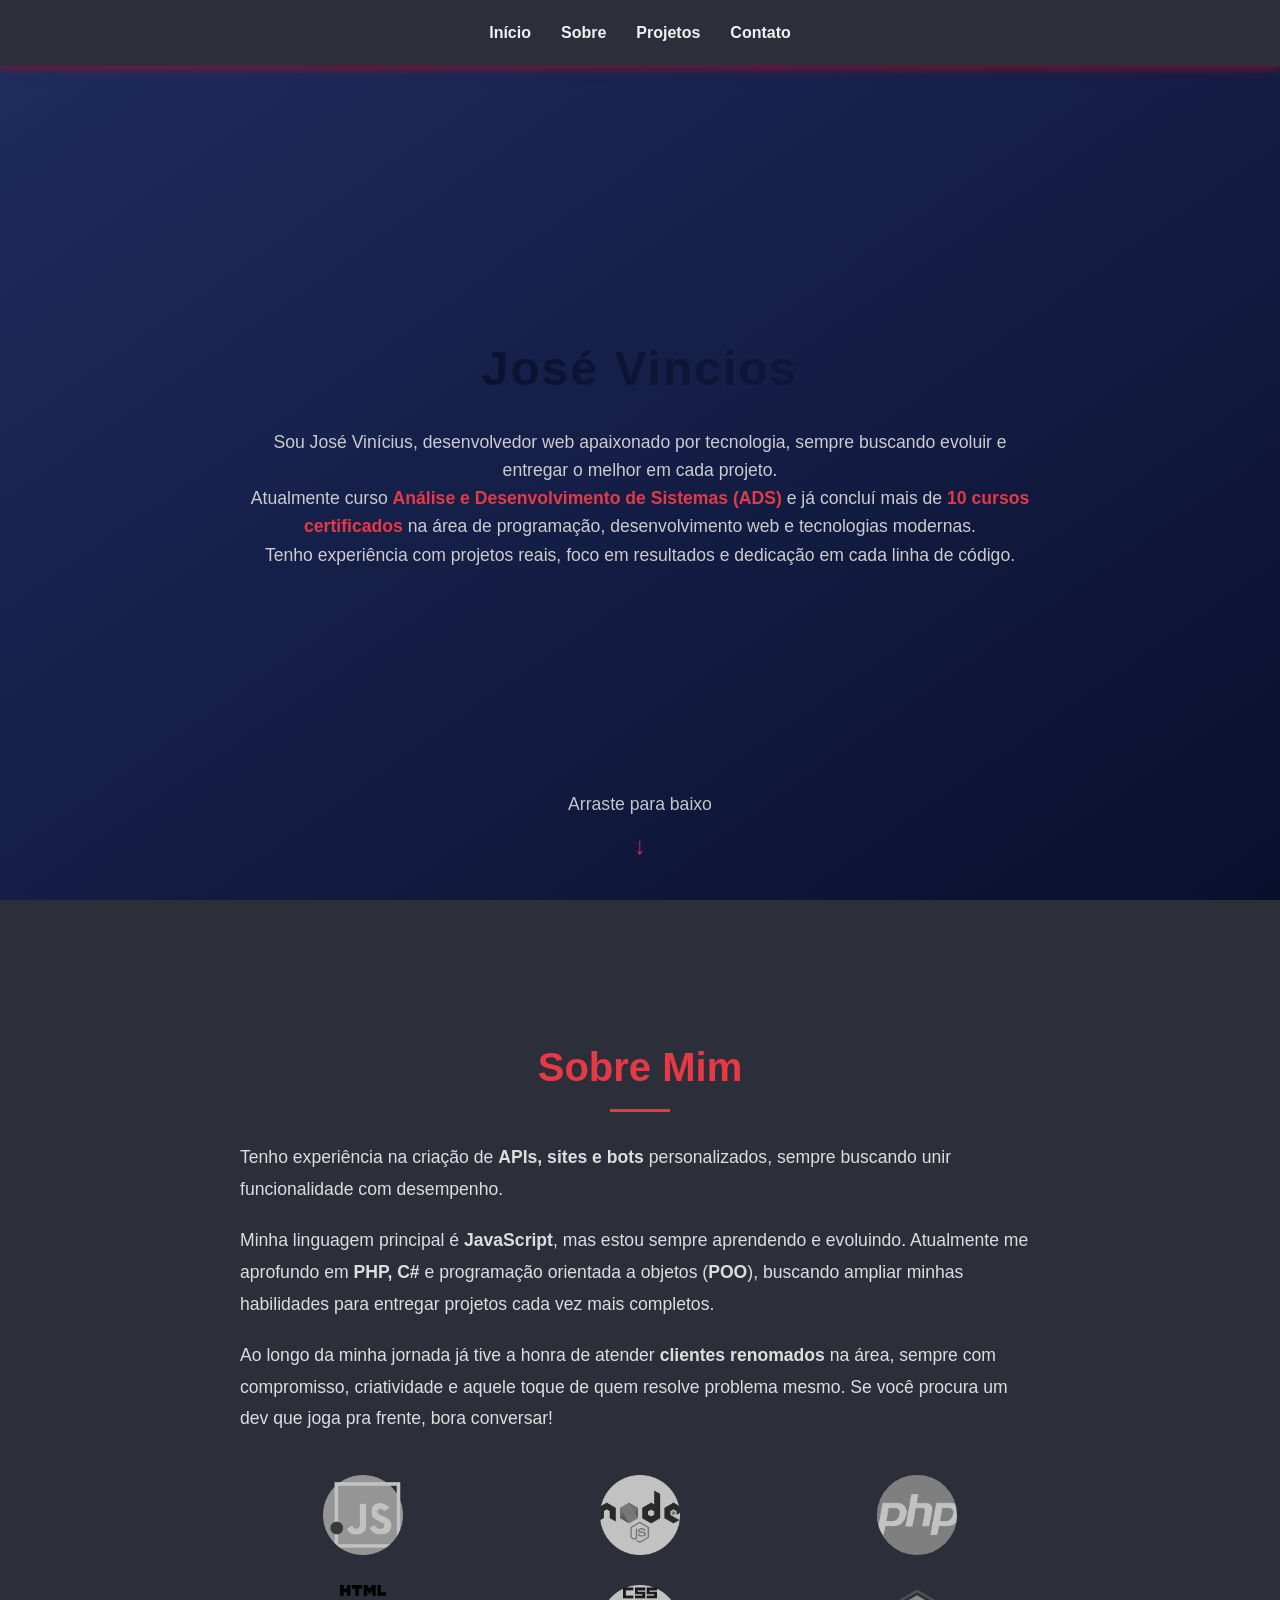
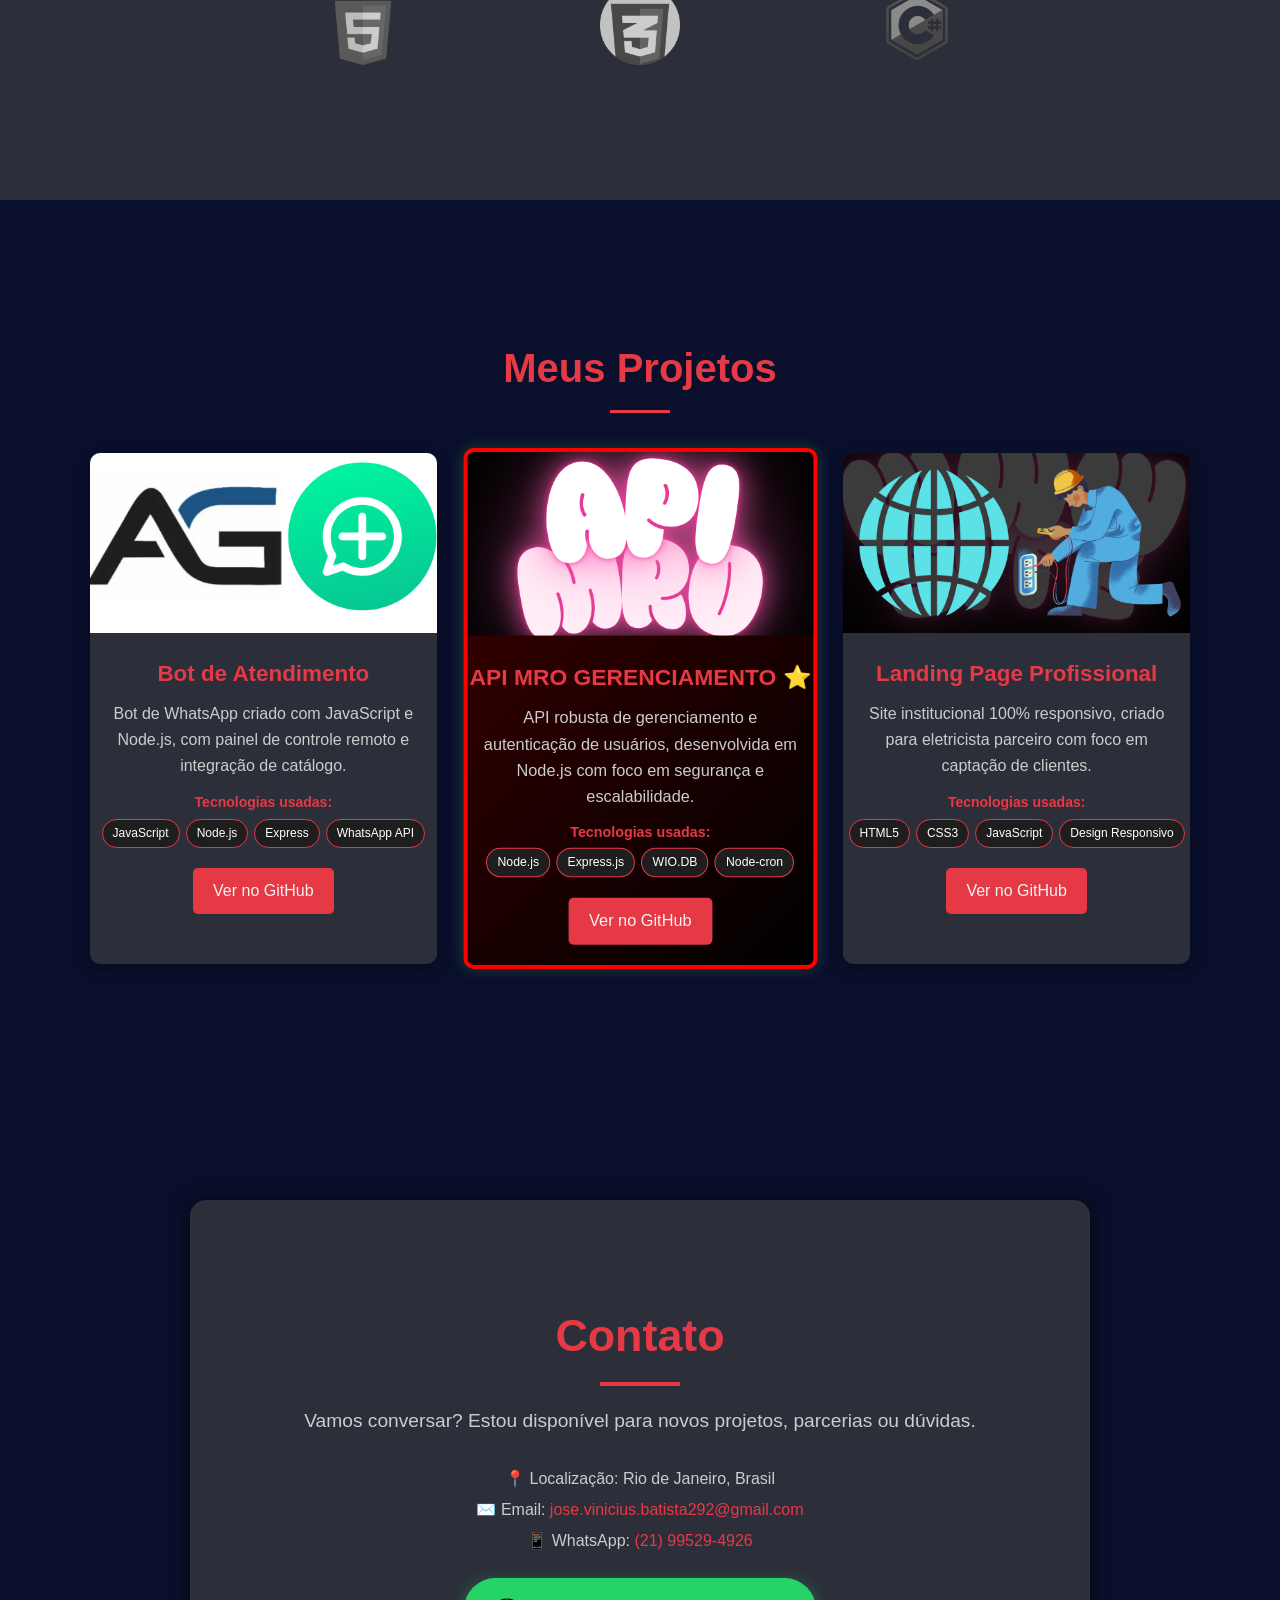
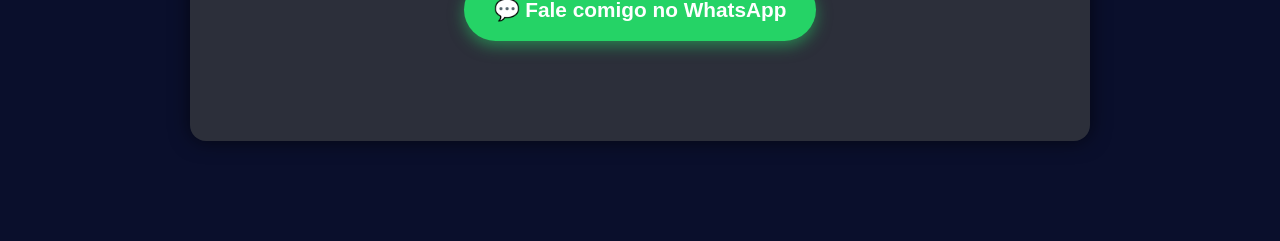
==== commit f1b868e5: "Update index.html" ====
--- a/index.html
+++ b/index.html
@@ -32,7 +32,7 @@
             <div class="sobre-container">
                 <h2>Sobre Mim</h2>
                 <p>
-                    Olá! Meu nome é <strong>José Vincios</strong> e sou desenvolvedor web com foco em criar soluções que realmente funcionam. Tenho experiência na criação de <strong>APIs, sites e bots</strong> personalizados, sempre buscando unir funcionalidade com desempenho.
+                    Tenho experiência na criação de <strong>APIs, sites e bots</strong> personalizados, sempre buscando unir funcionalidade com desempenho.
                 </p>
                 <p>
                     Minha linguagem principal é <strong>JavaScript</strong>, mas estou sempre aprendendo e evoluindo. Atualmente me aprofundo em <strong>PHP, C#</strong> e programação orientada a objetos (<strong>POO</strong>), buscando ampliar minhas habilidades para entregar projetos cada vez mais completos.
@@ -141,3 +141,4 @@
     <script src="scripts/index.js"></script>
 </body>
 </html>
+
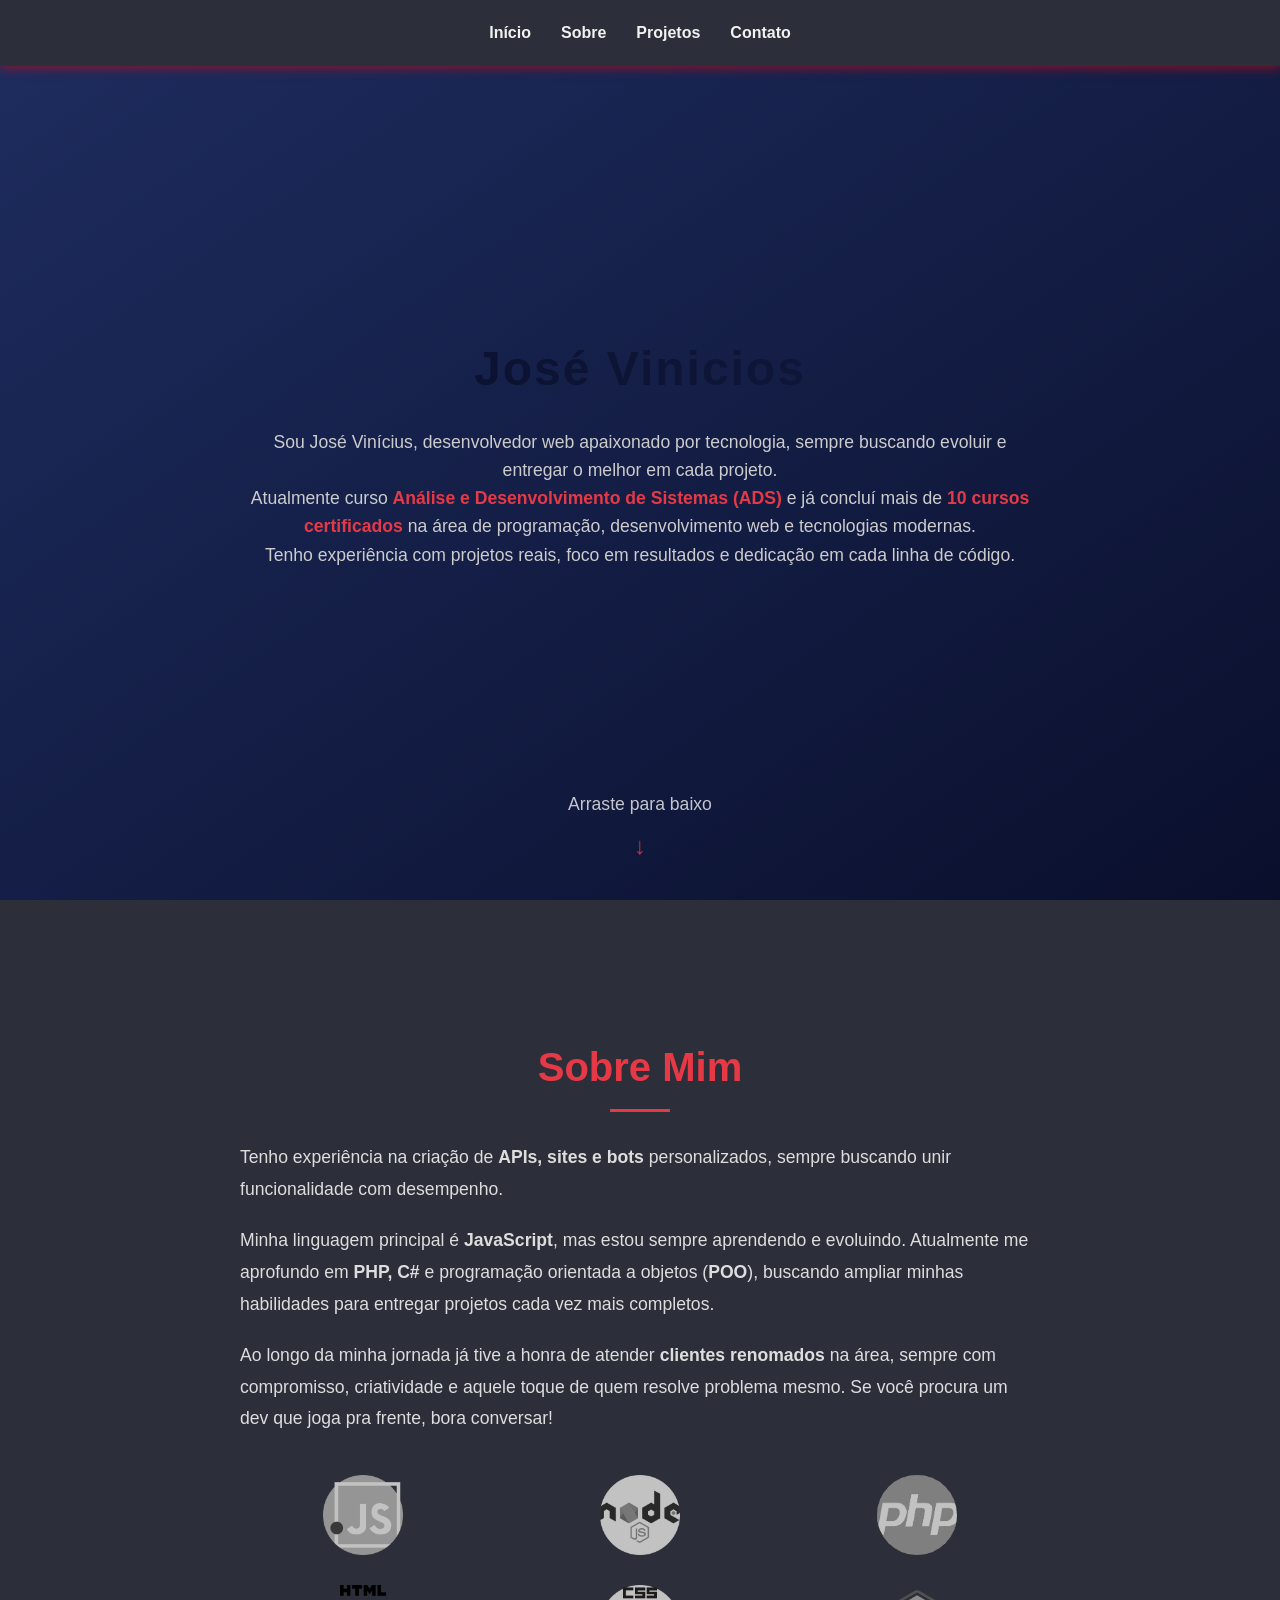
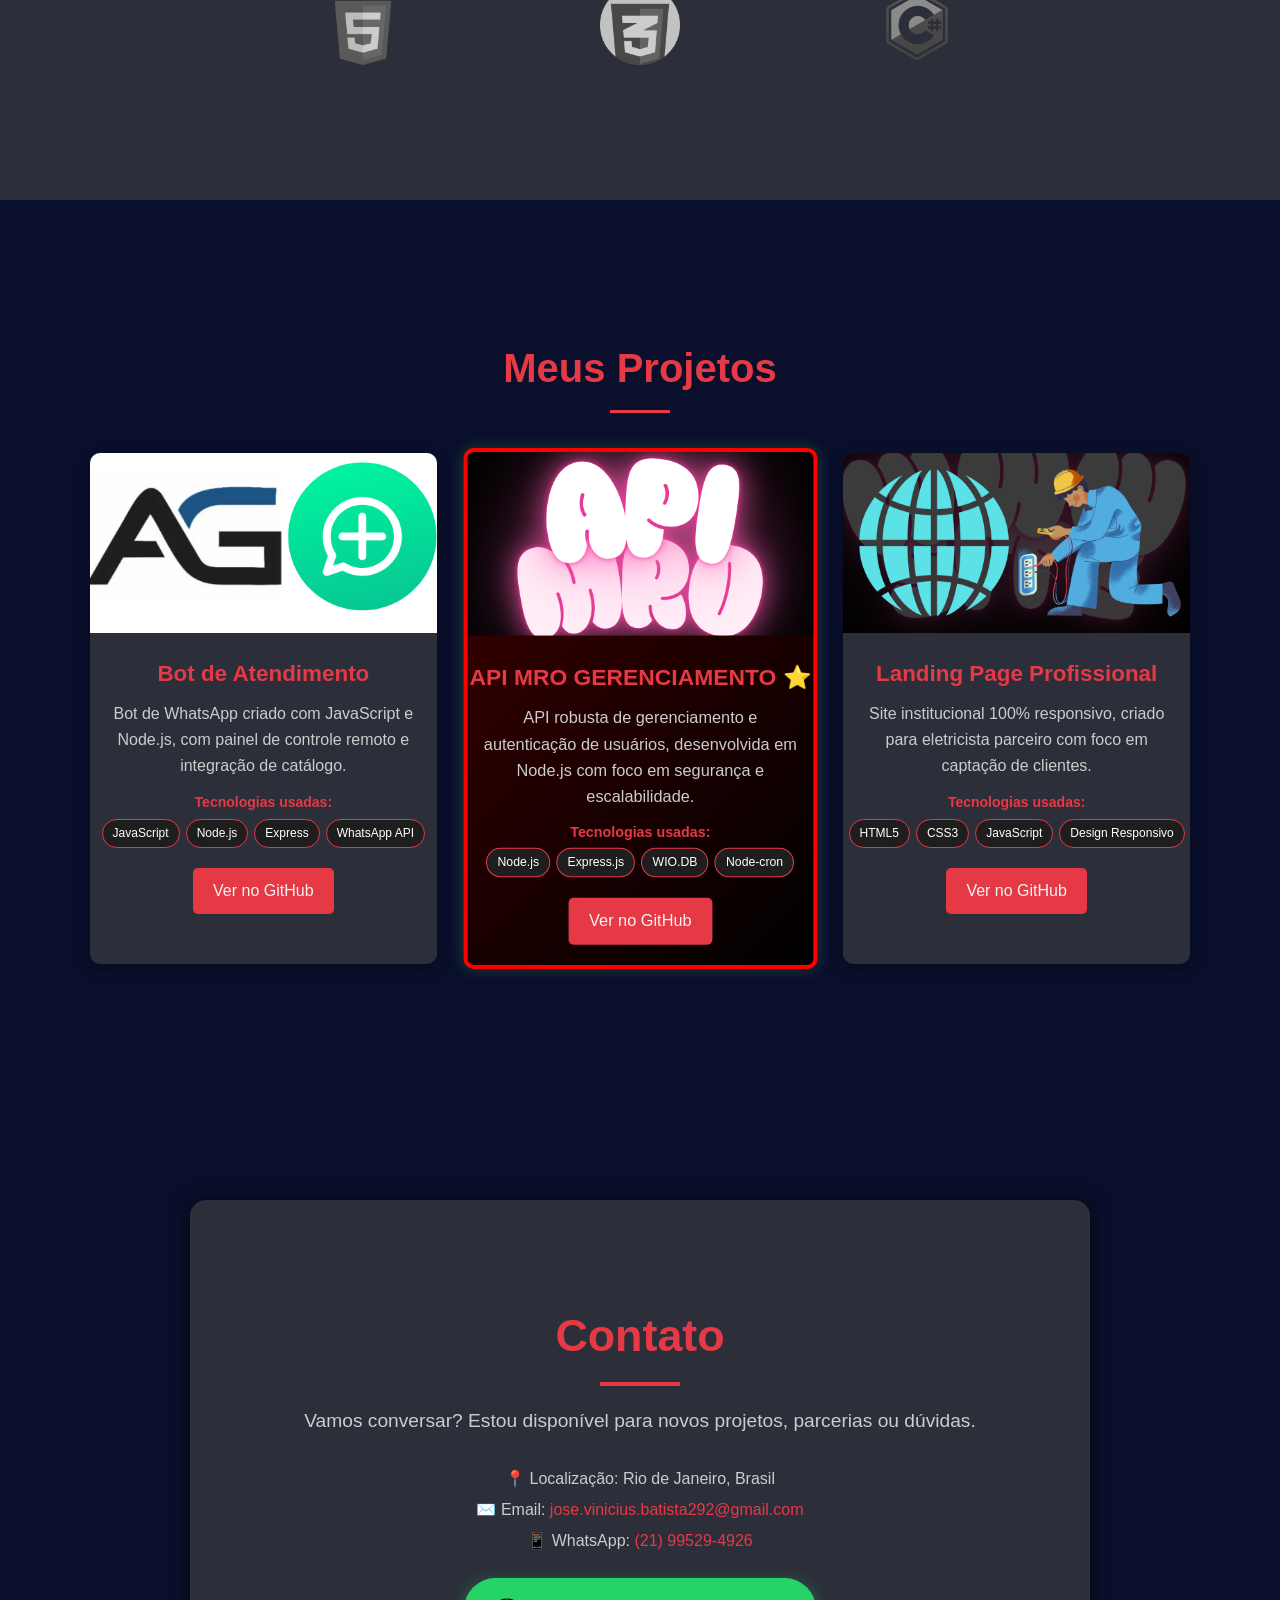
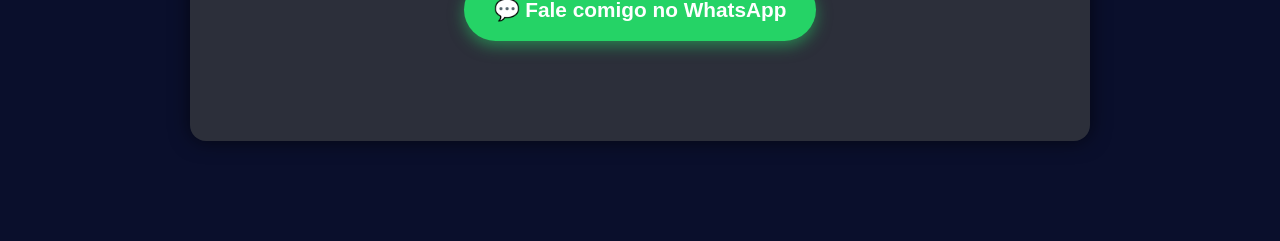
==== commit 18620272: "Update index.html" ====
--- a/index.html
+++ b/index.html
@@ -3,7 +3,7 @@
 <head>
     <meta charset="UTF-8">
     <meta name="viewport" content="width=device-width, initial-scale=1.0">
-    <title>Portfólio | José Vincios</title>
+    <title>Portfólio | José Vinicios</title>
     <link rel="stylesheet" href="styles/style.css">
 </head>
 <body>
@@ -19,7 +19,7 @@
     <main>
         <section id="home" class="hero">
             <div class="content">
-                <h1 class="animated-name">José Vincios</h1>
+                <h1 class="animated-name">José Vinicios</h1>
                 <div class="sobre-texto">
                     <p>Sou José Vinícius, desenvolvedor web apaixonado por tecnologia, sempre buscando evoluir e entregar o melhor em cada projeto.</p>
                     <p>Atualmente curso <strong>Análise e Desenvolvimento de Sistemas (ADS)</strong> e já concluí mais de <strong>10 cursos certificados</strong> na área de programação, desenvolvimento web e tecnologias modernas.</p>
@@ -142,3 +142,4 @@
 </body>
 </html>
 
+
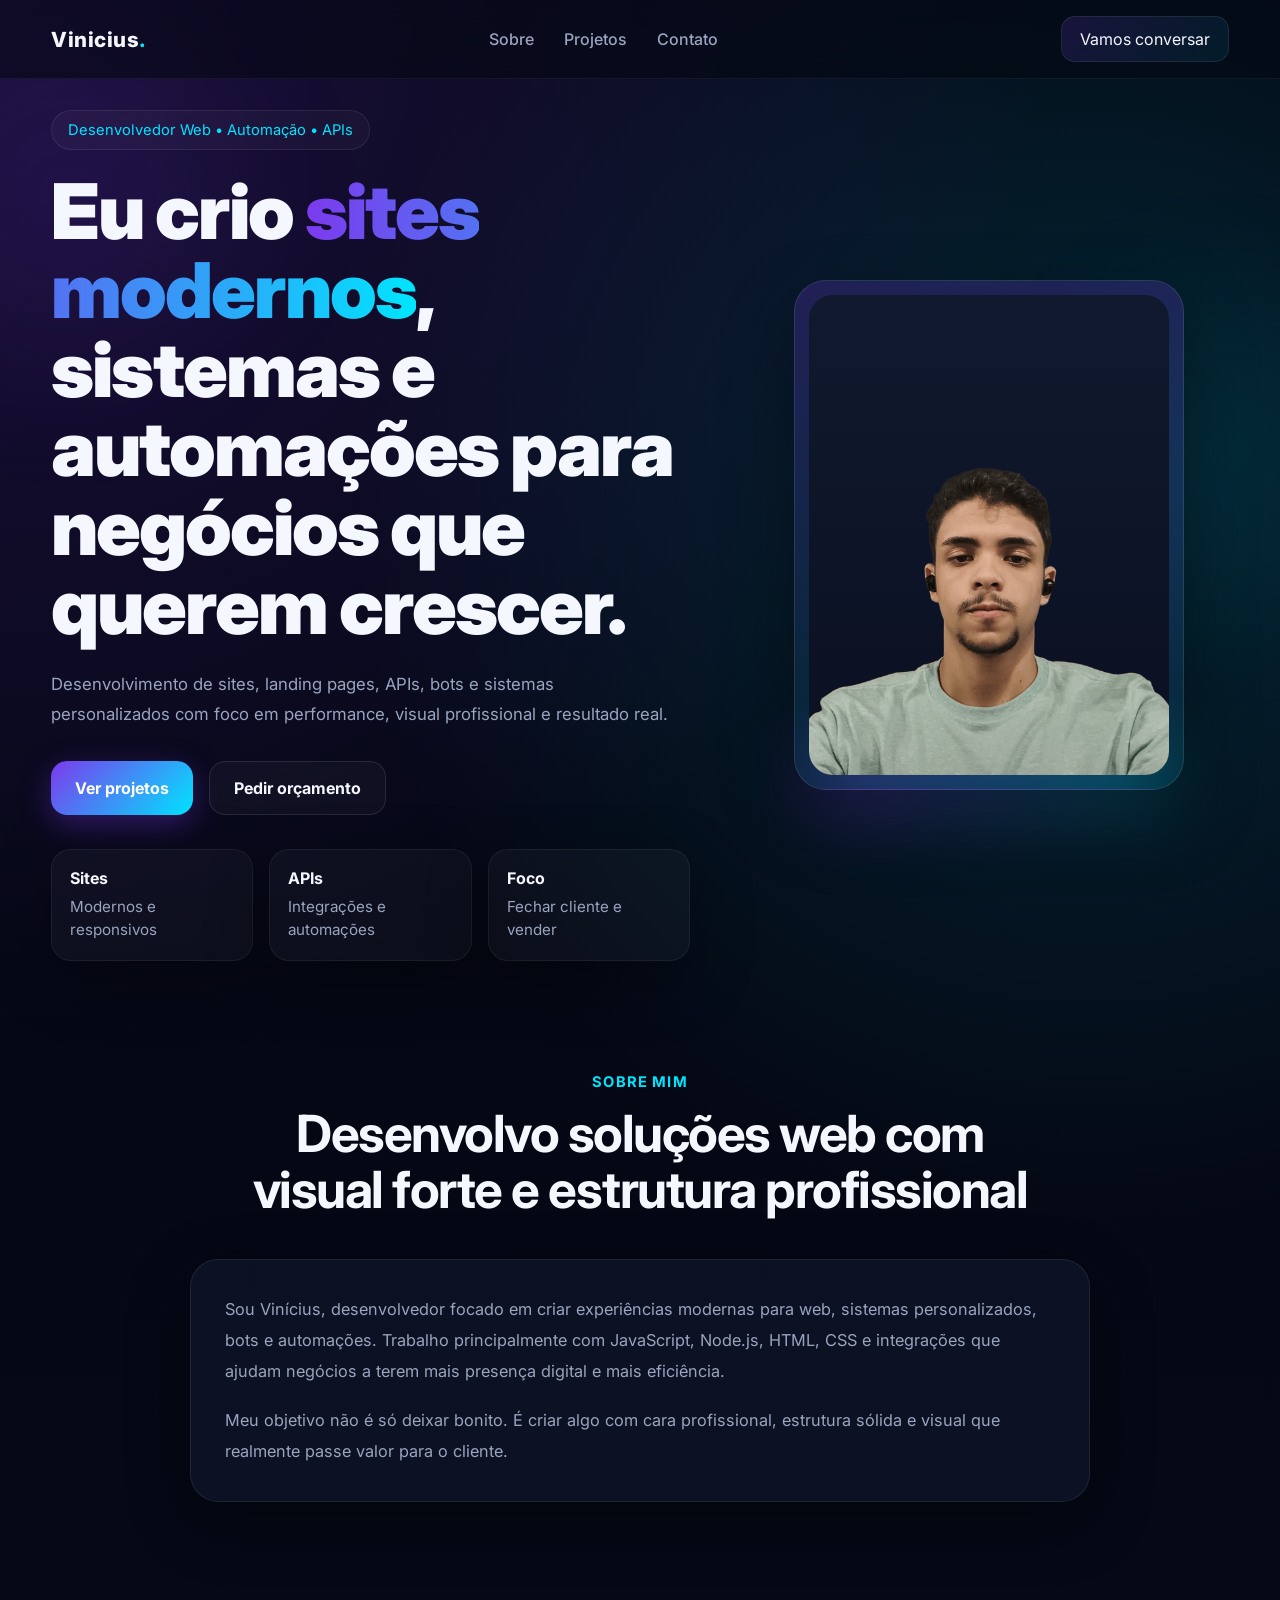
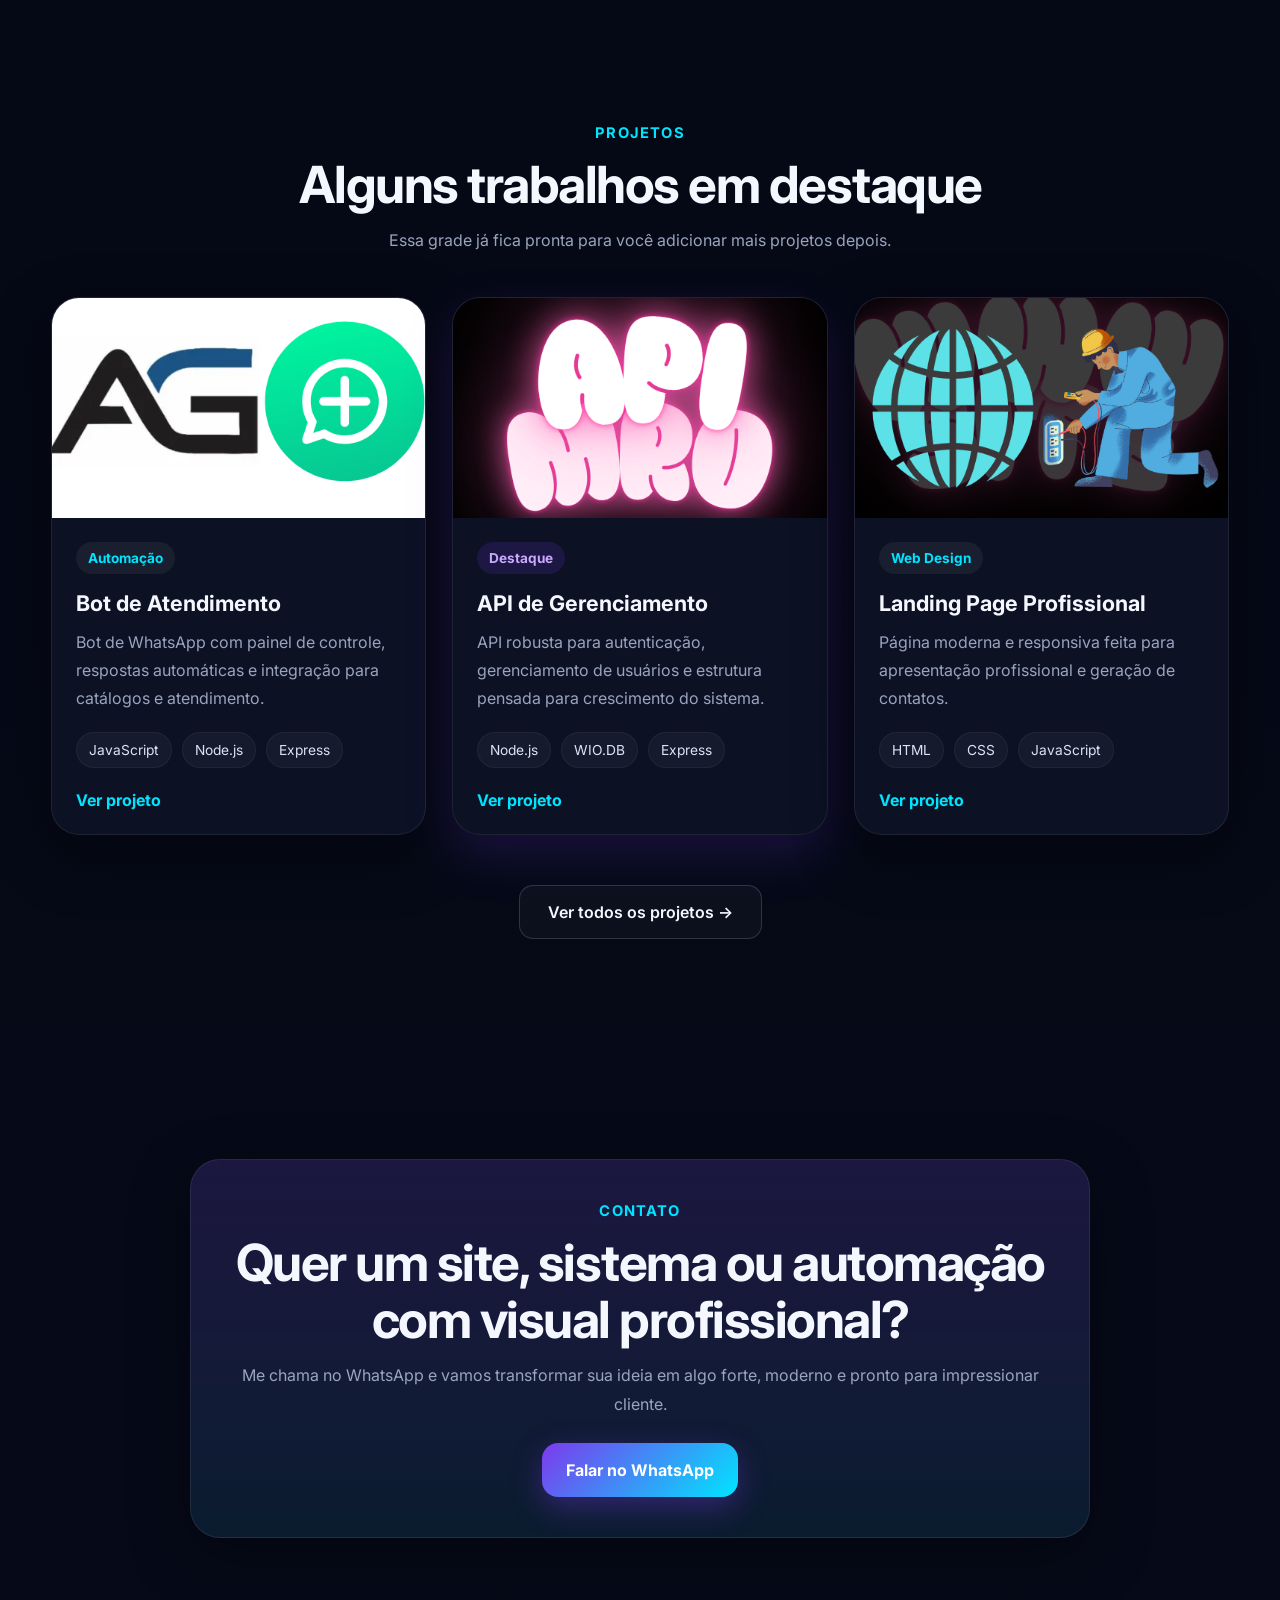
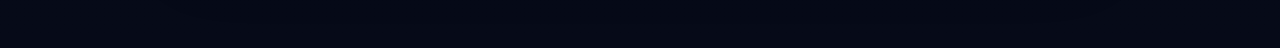
==== commit 889273ea: "Add files via upload" ====
--- a/index.html
+++ b/index.html
@@ -1,145 +1,234 @@
 <!DOCTYPE html>
 <html lang="pt-br">
 <head>
-    <meta charset="UTF-8">
-    <meta name="viewport" content="width=device-width, initial-scale=1.0">
-    <title>Portfólio | José Vinicios</title>
-    <link rel="stylesheet" href="styles/style.css">
+  <meta charset="UTF-8">
+  <meta name="viewport" content="width=device-width, initial-scale=1.0">
+  <title>Vinícius | Desenvolvedor Web</title>
+  <link rel="stylesheet" href="styles/style.css">
+  <link rel="preconnect" href="https://fonts.googleapis.com">
+  <link rel="preconnect" href="https://fonts.gstatic.com" crossorigin>
+  <link href="https://fonts.googleapis.com/css2?family=Inter:wght@300;400;500;600;700;800;900&display=swap" rel="stylesheet">
 </head>
 <body>
-    <header>
-        <nav>
-            <a href="#home">Início</a>
-            <a href="#sobre">Sobre</a>
-            <a href="#projetos">Projetos</a>
-            <a href="#contato">Contato</a>
-        </nav>
-    </header>
-
-    <main>
-        <section id="home" class="hero">
-            <div class="content">
-                <h1 class="animated-name">José Vinicios</h1>
-                <div class="sobre-texto">
-                    <p>Sou José Vinícius, desenvolvedor web apaixonado por tecnologia, sempre buscando evoluir e entregar o melhor em cada projeto.</p>
-                    <p>Atualmente curso <strong>Análise e Desenvolvimento de Sistemas (ADS)</strong> e já concluí mais de <strong>10 cursos certificados</strong> na área de programação, desenvolvimento web e tecnologias modernas.</p>
-                    <p>Tenho experiência com projetos reais, foco em resultados e dedicação em cada linha de código.</p>
-                </div>
-            </div>
-        </section>
-
-        <section id="sobre" class="sobre">
-            <div class="sobre-container">
-                <h2>Sobre Mim</h2>
-                <p>
-                    Tenho experiência na criação de <strong>APIs, sites e bots</strong> personalizados, sempre buscando unir funcionalidade com desempenho.
-                </p>
-                <p>
-                    Minha linguagem principal é <strong>JavaScript</strong>, mas estou sempre aprendendo e evoluindo. Atualmente me aprofundo em <strong>PHP, C#</strong> e programação orientada a objetos (<strong>POO</strong>), buscando ampliar minhas habilidades para entregar projetos cada vez mais completos.
-                </p>
-                <p>
-                    Ao longo da minha jornada já tive a honra de atender <strong>clientes renomados</strong> na área, sempre com compromisso, criatividade e aquele toque de quem resolve problema mesmo. Se você procura um dev que joga pra frente, bora conversar!
-                </p>
-
-                <div class="tech-logos">
-                    <img src="imgs/logojs.png" alt="JavaScript">
-                    <img src="imgs/logonode.png" alt="PHP">
-                    <img src="imgs/logophp.png" alt="C#" id="logophp">
-                    <img src="imgs/logohtml.png" alt="HTML5">
-                    <img src="imgs/logocss.png" alt="CSS3">
-                    <img src="imgs/logocsharp.png" alt="Node.js">
-                </div>
-            </div>
-        </section>
-
-        <section id="projetos" class="projetos">
-            <h2>Meus Projetos</h2>
-            <div class="projetos-grid">
-                <!-- Projeto 1 -->
-                <div class="card-projeto">
-                    <img src="imgs/project 1.png" alt="Projeto 1">
-                    <h3>Bot de Atendimento</h3>
-                    <p>Bot de WhatsApp criado com JavaScript e Node.js, com painel de controle remoto e integração de catálogo.</p>
-                    <div class="tech-usadas">
-                        <strong>Tecnologias usadas:</strong>
-                        <div class="badges">
-                            <span class="badge">JavaScript</span>
-                            <span class="badge">Node.js</span>
-                            <span class="badge">Express</span>
-                            <span class="badge">WhatsApp API</span>
-                        </div>
-                    </div>
-                    <a href="https://github.com/Vinicios2j/AG-Bot---WhatsApp-Autom-tico-com-Painel-API" target="_blank">Ver no GitHub</a>
-                </div>
-
-                <!-- Projeto 2 DESTACADO -->
-                <div class="card-projeto destaque">
-                    <img src="imgs/projeto2.png" alt="Projeto 2">
-                    <h3 class="titulo-destaque">API MRO GERENCIAMENTO ⭐</h3>
-                    <p>API robusta de gerenciamento e autenticação de usuários, desenvolvida em Node.js com foco em segurança e escalabilidade.</p>
-                    <div class="tech-usadas">
-                        <strong>Tecnologias usadas:</strong>
-                        <div class="badges">
-                            <span class="badge">Node.js</span>
-                            <span class="badge">Express.js</span>
-                            <span class="badge">WIO.DB</span>
-                            <span class="badge">Node-cron</span>
-                        </div>
-                    </div>
-                    <a href="https://github.com/Vinicios2j/ProjectMRO" target="_blank">Ver no GitHub</a>
-                </div>
-
-                 
-
-                <!-- Projeto 3 -->
-                <div class="card-projeto">
-                    <img src="imgs/projeto3.png" alt="Projeto 3">
-                    <h3>Landing Page Profissional</h3>
-                    <p>Site institucional 100% responsivo, criado para eletricista parceiro com foco em captação de clientes.</p>
-                    <div class="tech-usadas">
-                        <strong>Tecnologias usadas:</strong>
-                        <div class="badges">
-                            <span class="badge">HTML5</span>
-                            <span class="badge">CSS3</span>
-                            <span class="badge">JavaScript</span>
-                            <span class="badge">Design Responsivo</span>
-                        </div>
-                    </div>
-                    <a href="https://github.com/Vinicios2j/SITE-AG/tree/main" target="_blank">Ver no GitHub</a>
-                </div>
-            </div>
-        </section>
-
-        <section id="contato" class="contato">
-            <h2>Contato</h2>
-            <p>Vamos conversar? Estou disponível para novos projetos, parcerias ou dúvidas.</p>
-
-            <div class="contato-box">
-                <div class="info">
-                    <p>📍 Localização: Rio de Janeiro, Brasil</p>
-                    <p>✉️ Email: <a href="mailto:jose.vinicius.batista292@gmail.com">jose.vinicius.batista292@gmail.com</a></p>
-                    <p>📱 WhatsApp: <a href="https://wa.me/5521995294926" target="_blank">(21) 99529-4926</a></p>
-                </div>
-
-                <a href="https://wa.me/5521995294926?text=Olá%20José%20Vincios%2C%20vim%20pelo%20seu%20portfólio%20e%20gostaria%20de%20conversar."
-                target="_blank"
-                rel="noopener noreferrer"
-                class="btn-whatsapp pulse-btn">
-                    💬 Fale comigo no WhatsApp
-                </a>
-            </div>
-        </section>
-
-
-    </main>
-
-    <footer class="scroll-down-hint">
-        <p>Arraste para baixo</p>
-        <span class="arrow">↓</span>
-    </footer>
-
-    <script src="scripts/index.js"></script>
+
+  <div class="bg-blur blur-1"></div>
+  <div class="bg-blur blur-2"></div>
+
+  <header class="header">
+    <nav class="nav container">
+      <a href="#home" class="logo">Vinicius<span>.</span></a>
+
+      <div class="nav-links">
+        <a href="#sobre">Sobre</a>
+        <a href="#projetos">Projetos</a>
+        <a href="#contato">Contato</a>
+      </div>
+
+      <a 
+        href="https://wa.me/5521995294926?text=Olá%20Vinícius%2C%20vim%20pelo%20seu%20portfólio."
+        target="_blank"
+        class="nav-cta"
+      >
+        Vamos conversar
+      </a>
+    </nav>
+  </header>
+
+  <main>
+    <section id="home" class="hero">
+      <div class="container hero-grid">
+
+        <div class="hero-text reveal">
+          <span class="hero-tag">Desenvolvedor Web • Automação • APIs</span>
+
+          <h1>
+            Eu crio <span>sites modernos</span>,
+            sistemas e automações
+            para negócios que querem crescer.
+          </h1>
+
+          <p class="hero-description">
+            Desenvolvimento de sites, landing pages, APIs, bots e sistemas personalizados
+            com foco em performance, visual profissional e resultado real.
+          </p>
+
+          <div class="hero-buttons">
+            <a href="#projetos" class="btn btn-primary">Ver projetos</a>
+            <a 
+              href="https://wa.me/5521995294926?text=Olá%20Vinícius%2C%20quero%20fazer%20um%20orçamento."
+              target="_blank"
+              class="btn btn-secondary"
+            >
+              Pedir orçamento
+            </a>
+          </div>
+
+          <div class="hero-metrics">
+            <div class="metric-card">
+              <strong>Sites</strong>
+              <span>Modernos e responsivos</span>
+            </div>
+
+            <div class="metric-card">
+              <strong>APIs</strong>
+              <span>Integrações e automações</span>
+            </div>
+
+            <div class="metric-card">
+              <strong>Foco</strong>
+              <span>Fechar cliente e vender</span>
+            </div>
+          </div>
+        </div>
+
+        <div class="hero-image reveal delay-2">
+          <div class="photo-frame">
+            <div class="photo-glow"></div>
+            <img src="imgs/foto.png" alt="Foto de Vinícius">
+          </div>
+        </div>
+
+      </div>
+    </section>
+
+    <section id="sobre" class="about section">
+      <div class="container reveal">
+        <div class="section-title-wrap">
+          <span class="section-label">Sobre mim</span>
+          <h2>Desenvolvo soluções web com visual forte e estrutura profissional</h2>
+        </div>
+
+        <div class="about-box">
+          <p>
+            Sou Vinícius, desenvolvedor focado em criar experiências modernas para web,
+            sistemas personalizados, bots e automações. Trabalho principalmente com
+            JavaScript, Node.js, HTML, CSS e integrações que ajudam negócios a terem
+            mais presença digital e mais eficiência.
+          </p>
+
+          <p>
+            Meu objetivo não é só deixar bonito. É criar algo com cara profissional,
+            estrutura sólida e visual que realmente passe valor para o cliente.
+          </p>
+        </div>
+      </div>
+    </section>
+
+    <section id="projetos" class="projects section">
+      <div class="container">
+        <div class="section-title-wrap reveal">
+          <span class="section-label">Projetos</span>
+          <h2>Alguns trabalhos em destaque</h2>
+          <p>Essa grade já fica pronta para você adicionar mais projetos depois.</p>
+        </div>
+
+        <div class="projects-grid">
+          <article class="project-card reveal">
+            <div class="project-image">
+              <img src="imgs/project 1.png" alt="Bot de Atendimento">
+            </div>
+
+            <div class="project-content">
+              <span class="project-badge">Automação</span>
+              <h3>Bot de Atendimento</h3>
+              <p>
+                Bot de WhatsApp com painel de controle, respostas automáticas e integração
+                para catálogos e atendimento.
+              </p>
+
+              <div class="project-tags">
+                <span>JavaScript</span>
+                <span>Node.js</span>
+                <span>Express</span>
+              </div>
+
+              <a href="https://github.com/Vinicios2j/AG-Bot---WhatsApp-Autom-tico-com-Painel-API" target="_blank" class="project-link">
+                Ver projeto
+              </a>
+            </div>
+          </article>
+
+          <article class="project-card highlight reveal delay-2">
+            <div class="project-image">
+              <img src="imgs/projeto2.png" alt="API MRO">
+            </div>
+
+            <div class="project-content">
+              <span class="project-badge featured">Destaque</span>
+              <h3>API de Gerenciamento</h3>
+              <p>
+                API robusta para autenticação, gerenciamento de usuários e estrutura
+                pensada para crescimento do sistema.
+              </p>
+
+              <div class="project-tags">
+                <span>Node.js</span>
+                <span>WIO.DB</span>
+                <span>Express</span>
+              </div>
+
+              <a href="https://github.com/Vinicios2j/ProjectMRO" target="_blank" class="project-link">
+                Ver projeto
+              </a>
+            </div>
+          </article>
+
+          <article class="project-card reveal delay-3">
+            <div class="project-image">
+              <img src="imgs/projeto3.png" alt="Landing Page">
+            </div>
+
+            <div class="project-content">
+              <span class="project-badge">Web Design</span>
+              <h3>Landing Page Profissional</h3>
+              <p>
+                Página moderna e responsiva feita para apresentação profissional
+                e geração de contatos.
+              </p>
+
+              <div class="project-tags">
+                <span>HTML</span>
+                <span>CSS</span>
+                <span>JavaScript</span>
+              </div>
+
+              <a href="https://github.com/Vinicios2j/SITE-AG/tree/main" target="_blank" class="project-link">
+                Ver projeto
+              </a>
+            </div>
+          </article>
+        </div>
+      </div>
+
+      <div class="projects-footer reveal">
+  <a href="pages/projetos.html" class="btn btn-outline">
+    Ver todos os projetos →
+  </a>
+</div>
+    </section>
+
+    <section id="contato" class="contact section">
+      <div class="container reveal">
+        <div class="contact-box">
+          <span class="section-label">Contato</span>
+          <h2>Quer um site, sistema ou automação com visual profissional?</h2>
+          <p>
+            Me chama no WhatsApp e vamos transformar sua ideia em algo forte,
+            moderno e pronto para impressionar cliente.
+          </p>
+
+          <a 
+            href="https://wa.me/5521995294926?text=Olá%20Vinícius%2C%20quero%20falar%20sobre%20um%20projeto."
+            target="_blank"
+            class="btn btn-primary"
+          >
+            Falar no WhatsApp
+          </a>
+        </div>
+      </div>
+    </section>
+  </main>
+
+  <script src="scripts/index.js"></script>
 </body>
-</html>
-
-
+</html>
--- a/styles/style.css
+++ b/styles/style.css
@@ -1,658 +1,566 @@
-@charset "UTF-8";
-
-:root {
-    --azul-escuro: #0a0f2c;
-    --azul-claro: #1e2d60;
-    --cinza: #2c2f3a;
-    --vermelho: #e63946;
-    --branco: #f1f1f1;
-}
-
-* {
-    margin: 0;
-    padding: 0;
-    box-sizing: border-box;
-}
-
-html {
-    scroll-behavior: smooth;
-}
-
-body {
-    font-family: 'Segoe UI', Tahoma, Geneva, Verdana, sans-serif;
-    background-color: var(--azul-escuro);
-    color: var(--branco);
-    line-height: 1.6;
-}
-
-header {
-    background-color: var(--cinza);
-    padding: 20px 40px;
-    position: fixed;
-    width: 100%;
-    top: 0;
-    z-index: 1000;
-    box-shadow: 0 2px 10px rgba(255, 0, 0, 0.5);
-}
-
-nav {
-    display: flex;
-    justify-content: center;
-    gap: 30px;
-}
-
-nav a {
-    color: var(--branco);
-    text-decoration: none;
-    font-weight: bold;
-    transition: color 0.3s;
-    position: relative;
-}
-
-nav a::after {
-    content: '';
-    height: 2px;
-    background: var(--vermelho);
-    width: 0%;
-    position: absolute;
-    bottom: -5px;
-    left: 0;
-    transition: width 0.3s ease;
-}
-
-nav a:hover {
-    color: var(--vermelho);
-}
-
-nav a:hover::after {
-    width: 100%;
-}
-
-
-
-.hero {
-    background: linear-gradient(145deg, var(--azul-claro), var(--azul-escuro));
-    text-align: center;
-    height: 100dvh;
-
-    display: flex;
-    flex-direction: column;
-
-    align-items: center;
-    justify-content: center;
-}
-
-.hero h1 {
-    font-size: 3rem;
-    margin-bottom: 20px;
-    color: var(--vermelho);
-}
-
-.hero p {
-    max-width: 800px;
-    margin: 0 auto;
-    font-size: 1.1rem;
-    color: #ccc;
-}
-
-.sobre-texto strong {
-  color: var(--vermelho);
-}
-
-.animated-name {
-    font-size: 3.5rem;
-    font-weight: bold;
-    background: linear-gradient(270deg, #ff0015, #1e2d60, #0a0f2c);
-    background-size: 600% 600%;
-    background-clip: text;
-    -webkit-background-clip: text;
-    color: transparent;
-    -webkit-text-fill-color: transparent;
-    animation: animateText 10s ease infinite;
-    letter-spacing: 2px;
-}
-
-.scroll-down-hint {
-    text-align: center;
-    padding: 20px;
-    color: var(--branco);
-    font-size: 1.1rem;
-    opacity: 0.8;
-    animation: pulseText 2s infinite;
-    position: absolute;
-    bottom: 15px;
-    left: 0;
-    right: 0;
-}
-
-.scroll-down-hint .arrow {
-    display: block;
-    font-size: 1.5rem;
-    margin-top: 8px;
-    animation: bounce 1.5s infinite;
-    color: var(--vermelho);
-}
-
-/*animação fogo no nome*/
-
-@keyframes animateText {
-    0% {
-        background-position: 0% 50%;
-    }
-    50% {
-        background-position: 100% 50%;
-    }
-    100% {
-        background-position: 0% 50%;
-    }
-}
-
-
-/*Animação role para baixo*/
-
-@keyframes pulseText {
-    0%, 100% { opacity: 0.3; }
-    50% { opacity: 1; }
-}
-
-@keyframes bounce {
-    0%, 100% {
-        transform: translateY(0);
-    }
-    50% {
-        transform: translateY(8px);
-    }
-}
-
-
-/*Sobre MIN*/
-
-
-.sobre {
-    background-color: var(--cinza);
-    padding: 80px 20px;
-    color: var(--branco);
-    display: flex;
-    justify-content: center;
-    align-items: center;
-    height: 100dvh;
-}
-
-.sobre-container {
-    max-width: 800px;
-    text-align: left;
-}
-
-.sobre h2 {
-    font-size: 2.5rem;
-    color: var(--vermelho);
-    margin-bottom: 30px;
-    text-align: center;
-    position: relative;
-}
-
-.sobre h2::after {
-    content: '';
-    display: block;
-    width: 60px;
-    height: 3px;
-    background-color: var(--vermelho);
-    margin: 10px auto 0 auto;
-}
-
-.sobre p {
-    margin-bottom: 20px;
-    font-size: 1.1rem;
-    line-height: 1.8;
-    color: #ddd;
-}
-
-
-.tech-logos {
-    display: grid;
-    grid-template-columns: repeat(3, 1fr);
-    gap: 30px;
-    justify-items: center;
-    align-items: center;
-    margin-top: 40px;
-}
-
-.tech-logos img {
-    width: 80px;
-    height: 80px;
-    object-fit: contain;
-    filter: grayscale(100%) brightness(0.8);
-    transition: transform 0.3s, filter 0.3s;
-}
-
-.tech-logos img:hover {
-    transform: scale(1.1);
-    filter: none;
-}
-
-#logophp {
-    border-radius: 50%;
-}
-
-/*Proejtos*/
-
-.projetos {
-    background-color: var(--azul-escuro);
-    padding: 80px 20px;
-    text-align: center;
-    color: var(--branco);
-    height: 100dvh;
-    display: flex;
-    flex-direction: column;
-    align-items: center;
-    justify-content: center;
-}
-
-.projetos h2 {
-    font-size: 2.5rem;
-    margin-bottom: 40px;
-    color: var(--vermelho);
-    position: relative;
-}
-
-.projetos h2::after {
-    content: '';
-    display: block;
-    width: 60px;
-    height: 3px;
-    background-color: var(--vermelho);
-    margin: 10px auto 0 auto;
-}
-
-.projetos-grid {
-    display: grid;
-    grid-template-columns: repeat(auto-fit, minmax(280px, 1fr));
-    gap: 30px;
-    max-width: 1100px;
-    margin: 0 auto;
-}
-
-.card-projeto {
-    background-color: var(--cinza);
-    border-radius: 10px;
-    overflow: hidden;
-    box-shadow: 0 5px 15px rgba(0,0,0,0.3);
-    transition: transform 0.3s ease;
-}
-
-.card-projeto:hover {
-    transform: translateY(-5px);
-}
-
-.card-projeto img {
-    width: 100%;
-    height: 180px;
-    object-fit: cover;
-}
-
-.card-projeto h3 {
-    margin: 15px 0 10px 0;
-    font-size: 1.4rem;
-    color: var(--vermelho);
-}
-
-.card-projeto p {
-    padding: 0 15px;
-    font-size: 1rem;
-    color: #ccc;
-    min-height: 80px;
-}
-
-.card-projeto a {
-    display: inline-block;
-    margin: 20px;
-    padding: 10px 20px;
-    background-color: var(--vermelho);
-    color: var(--branco);
-    text-decoration: none;
-    border-radius: 5px;
-    transition: background-color 0.3s ease;
-}
-
-.card-projeto a:hover {
-    background-color: #b82a35;
-}
-
-
-/*Contato Whattsap*/
-
-.contato {
-  background-color: var(--cinza);
-  padding: 100px 20px;
-  color: var(--branco);
-  text-align: center;
-  max-width: 900px;
-  margin: 100px auto;
-  border-radius: 16px;
-  box-shadow: 0 0 20px rgba(0,0,0,0.6);
-}
-
-.contato h2 {
-  font-size: 2.8rem;
-  margin-bottom: 20px;
-  color: var(--vermelho);
-  position: relative;
-}
-
-.contato h2::after {
-  content: '';
-  width: 80px;
-  height: 4px;
-  background-color: var(--vermelho);
-  display: block;
-  margin: 10px auto;
-}
-
-.contato p {
-  font-size: 1.2rem;
-  color: #ccc;
-  margin-bottom: 25px;
-}
-
-.contato-box {
-  display: flex;
-  flex-direction: column;
-  align-items: center;
-  gap: 20px;
-}
-
-.contato .info p {
-  font-size: 1rem;
-  color: #ccc;
-  margin: 5px 0;
-}
-
-.contato .info a {
-  color: var(--vermelho);
-  text-decoration: none;
-  transition: color 0.3s ease;
-}
-
-.contato .info a:hover {
-  color: #ffffff;
-}
-
-.pulse-btn {
-  background-color: #25D366;
-  padding: 15px 40px;
-  font-size: 1.3rem;
-  font-weight: bold;
-  border-radius: 50px;
-  text-decoration: none;
-  color: white;
-  box-shadow: 0 0 15px rgba(37, 211, 102, 0.6);
-  animation: pulseWhats 2s infinite;
-  transition: background-color 0.3s ease;
-}
-
-.pulse-btn:hover {
-  background-color: #1ebe57;
-}
-
-@keyframes pulseWhats {
-  0% { box-shadow: 0 0 0 0 rgba(37, 211, 102, 0.7); }
-  70% { box-shadow: 0 0 0 15px rgba(37, 211, 102, 0); }
-  100% { box-shadow: 0 0 0 0 rgba(37, 211, 102, 0); }
-}
-
-@media (max-width: 600px) {
-  .contato-box {
-    padding: 10px;
-  }
-}
-
-.btn-whatsapp {
-  display: inline-block;
-  background-color: #25D366;
-  color: white;
-  font-weight: 700;
-  font-size: 1.3rem;
-  padding: 15px 30px;
-  border-radius: 50px;
-  text-decoration: none;
-  box-shadow: 0 5px 15px rgba(37, 211, 102, 0.5);
-  transition: background-color 0.3s ease;
-  user-select: none;
-}
-
-.btn-whatsapp:hover {
-  background-color: #1ebe57;
-}
-
-/* Adiciona transição em hover nos botões e links */
-a, button {
-  transition: all 0.3s ease;
-}
-
-/* Animações nos cards de projeto */
-.card-projeto {
-  transition: transform 0.3s ease, box-shadow 0.3s ease;
-}
-
-.card-projeto:hover {
-  transform: translateY(-5px);
-  box-shadow: 0px 5px 15px rgba(255, 0, 0, 0.3); /* sombra vermelha leve */
-}
-
-.tecnologias img {
-  transition: transform 0.3s ease, filter 0.3s ease;
-}
-
-.tecnologias img:hover {
-  transform: scale(1.1);
-  filter: brightness(1.2);
-}
-
-.tech-usadas {
-  margin-top: 10px;
-  font-size: 14px;
-}
-
-.tech-usadas strong {
-  color: #e63946;
-  display: block;
-  margin-bottom: 5px;
-}
-
-.badges {
-  display: flex;
-  flex-wrap: wrap;
-  gap: 6px;
-  flex-direction: row;
-  align-items: center;
-  justify-content: center;
-}
-
-.badge {
-  background-color: #1e1e1e;
-  color: #fff;
-  border: 1px solid #e63946;
-  padding: 4px 10px;
-  font-size: 12px;
-  border-radius: 20px;
-  transition: background-color 0.3s ease;
-}
-
-.badge:hover {
-  background-color: #e63946;
-  color: #fff;
-  cursor: default;
-}
-
-/* Destaque para o melhor projeto */
-.card-projeto.destaque {
-    border: 4px solid #ff0000;
-    background: linear-gradient(135deg, #3f0000, #000000);
-    box-shadow: 0 0 15px rgba(76, 175, 80, 0.3);
-    transform: scale(1.02);
-    transition: transform 0.3s ease, box-shadow 0.3s ease;
-}
-
-.card-projeto.destaque:hover {
-    transform: scale(1.04);
-    box-shadow: 0 0 25px rgba(76, 175, 80, 0.5);
-}
-
-.titulo-destaque {
-    color: #2e7d32;
-}
-
-
-@media (max-width: 768px) {
-  .projetos-container, .tecnologias {
-    flex-direction: column;
-    gap: 1.5rem;
-  }
-
-  header nav ul {
-    flex-direction: column;
-    background-color: #111;
-    padding: 1rem;
-  }
-
-  .sobre-container, .contato-container {
-    padding: 1rem;
-  }
-}
-
-/*
- * RESPONSIVIDADE PARA CELULARES
- * ----------------------------
- * Adicione este bloco no final do seu arquivo style.css para
- * garantir que o layout se adapte a telas menores.
- */
-
-@media (max-width: 768px) {
-    /* Estilos gerais para celular */
-    body {
-        font-size: 14px;
-        line-height: 1.5;
-    }
-
-    header {
-        padding: 15px 20px;
-        box-shadow: 0 2px 5px rgba(255, 0, 0, 0.5);
-    }
-
-    nav {
-        gap: 15px;
-    }
-
-    /* Seção de Início (Hero) */
-    .hero {
-        height: auto;
-        min-height: 100dvh;
-        padding-top: 80px; /* Para evitar que o conteúdo fique atrás do menu fixo */
-        padding-bottom: 20px;
-    }
-
-    .hero .content {
-        padding: 0 20px;
-    }
-
-    .animated-name {
-        font-size: 2.5rem;
-    }
-
-    .hero p {
-        font-size: 1rem;
-        text-align: center;
-    }
-
-    .scroll-down-hint {
-        position: static; /* Remove a posição absoluta para não sobrepor o conteúdo */
-        margin-top: 30px;
-    }
-
-    /* Seção Sobre Mim */
-    .sobre {
-        height: auto;
-        padding: 60px 20px;
-    }
-
-    .sobre-container {
-        text-align: center;
-        padding: 0;
-    }
-
-    .sobre h2 {
-        font-size: 2rem;
-    }
-
-    .tech-logos {
-        grid-template-columns: repeat(2, 1fr); /* Reduz para 2 colunas */
-        gap: 20px;
-        margin-top: 30px;
-    }
-
-    .tech-logos img {
-        width: 60px;
-        height: 60px;
-    }
-
-    /* Seção de Projetos */
-    .projetos {
-        height: auto;
-        padding: 60px 20px;
-    }
-
-    .projetos h2 {
-        font-size: 2rem;
-        margin-bottom: 30px;
-    }
-
-    .projetos-grid {
-        grid-template-columns: 1fr; /* Coluna única para celulares */
-    }
-
-    .card-projeto p {
-        min-height: auto;
-    }
-
-    /* Seção de Contato */
-    .contato {
-        margin: 50px auto;
-        padding: 40px 20px;
-    }
-
-    .contato h2 {
-        font-size: 2.2rem;
-    }
-
-    .contato p {
-        font-size: 1rem;
-    }
-
-    .contato-box {
-        gap: 15px;
-    }
-
-    .btn-whatsapp {
-        padding: 12px 25px;
-        font-size: 1rem;
-    }
-}
-
-/* Para telas menores que 480px, ajustes finos */
-@media (max-width: 480px) {
-    .animated-name {
-        font-size: 2rem;
-    }
-    
-    .sobre h2, .projetos h2, .contato h2 {
-        font-size: 1.8rem;
-    }
-
-    nav a {
-        font-size: 0.9rem;
-    }
-
-    .tech-logos {
-        grid-template-columns: repeat(2, 1fr);
-    }
-}
+:root{
+  --bg: #050816;
+  --bg-2: #0a1022;
+  --card: rgba(16, 22, 42, 0.72);
+  --stroke: rgba(255,255,255,0.08);
+  --text: #f5f7ff;
+  --muted: #9aa4bf;
+  --primary: #7c3aed;
+  --primary-2: #00e5ff;
+  --success: #25D366;
+  --shadow: 0 20px 60px rgba(0,0,0,0.35);
+}
+
+*{
+  margin:0;
+  padding:0;
+  box-sizing:border-box;
+}
+
+html{
+  scroll-behavior:smooth;
+}
+
+body{
+  font-family:'Inter', sans-serif;
+  background:
+    radial-gradient(circle at top left, rgba(124,58,237,0.20), transparent 30%),
+    radial-gradient(circle at 85% 15%, rgba(0,229,255,0.14), transparent 25%),
+    linear-gradient(180deg, #040612 0%, #060a18 100%);
+  color:var(--text);
+  overflow-x:hidden;
+}
+
+a{
+  text-decoration:none;
+  color:inherit;
+}
+
+img{
+  max-width:100%;
+  display:block;
+}
+
+.container{
+  width:min(1180px, 92%);
+  margin:0 auto;
+}
+
+.section{
+  padding:110px 0;
+}
+
+.bg-blur{
+  position:fixed;
+  border-radius:50%;
+  filter:blur(100px);
+  z-index:-1;
+  opacity:.45;
+}
+
+.blur-1{
+  width:260px;
+  height:260px;
+  background:rgba(124,58,237,.35);
+  top:70px;
+  left:-60px;
+}
+
+.blur-2{
+  width:260px;
+  height:260px;
+  background:rgba(0,229,255,.18);
+  top:320px;
+  right:-80px;
+}
+
+.header{
+  position:fixed;
+  top:0;
+  left:0;
+  width:100%;
+  z-index:1000;
+  backdrop-filter:blur(16px);
+  background:rgba(4,8,18,0.55);
+  border-bottom:1px solid rgba(255,255,255,0.05);
+}
+
+.nav{
+  min-height:78px;
+  display:flex;
+  align-items:center;
+  justify-content:space-between;
+  gap:20px;
+}
+
+.logo{
+  font-size:1.3rem;
+  font-weight:800;
+  letter-spacing:.5px;
+}
+
+.logo span{
+  color:var(--primary-2);
+}
+
+.nav-links{
+  display:flex;
+  gap:30px;
+}
+
+.nav-links a{
+  color:var(--muted);
+  font-weight:500;
+  transition:.3s;
+}
+
+.nav-links a:hover{
+  color:var(--text);
+}
+
+.nav-cta{
+  padding:12px 18px;
+  border:1px solid rgba(255,255,255,0.08);
+  border-radius:14px;
+  background:linear-gradient(135deg, rgba(124,58,237,0.18), rgba(0,229,255,0.08));
+  transition:.3s;
+}
+
+.nav-cta:hover{
+  transform:translateY(-2px);
+  border-color:rgba(0,229,255,0.35);
+}
+
+.hero{
+  min-height:100vh;
+  display:flex;
+  align-items:center;
+  padding-top:110px;
+}
+
+.hero-grid{
+  display:grid;
+  grid-template-columns: 1.2fr .9fr;
+  align-items:center;
+  gap:60px;
+}
+
+.hero-tag{
+  display:inline-flex;
+  padding:10px 16px;
+  border-radius:999px;
+  border:1px solid rgba(255,255,255,0.08);
+  background:rgba(255,255,255,0.03);
+  color:var(--primary-2);
+  font-size:.92rem;
+  margin-bottom:22px;
+}
+
+.hero-text h1{
+  font-size:clamp(2.5rem, 6vw, 4.8rem);
+  line-height:1.03;
+  font-weight:900;
+  letter-spacing:-2px;
+  max-width:700px;
+}
+
+.hero-text h1 span{
+  background:linear-gradient(90deg, var(--primary), var(--primary-2));
+  -webkit-background-clip:text;
+  -webkit-text-fill-color:transparent;
+  background-clip:text;
+}
+
+.hero-description{
+  margin-top:22px;
+  max-width:620px;
+  font-size:1.05rem;
+  line-height:1.8;
+  color:var(--muted);
+}
+
+.hero-buttons{
+  display:flex;
+  flex-wrap:wrap;
+  gap:16px;
+  margin-top:32px;
+}
+
+.btn{
+  display:inline-flex;
+  align-items:center;
+  justify-content:center;
+  min-height:54px;
+  padding:0 24px;
+  border-radius:16px;
+  font-weight:700;
+  transition:.3s;
+}
+
+.btn-primary{
+  background:linear-gradient(135deg, var(--primary), var(--primary-2));
+  color:#fff;
+  box-shadow:0 10px 30px rgba(124,58,237,0.35);
+}
+
+.btn-primary:hover{
+  transform:translateY(-3px);
+  box-shadow:0 16px 35px rgba(124,58,237,0.45);
+}
+
+.btn-secondary{
+  border:1px solid rgba(255,255,255,0.10);
+  background:rgba(255,255,255,0.03);
+  color:var(--text);
+}
+
+.btn-secondary:hover{
+  transform:translateY(-3px);
+  border-color:rgba(0,229,255,0.35);
+}
+
+.hero-metrics{
+  display:grid;
+  grid-template-columns:repeat(3, 1fr);
+  gap:16px;
+  margin-top:34px;
+  max-width:720px;
+}
+
+.metric-card{
+  padding:18px;
+  border-radius:20px;
+  background:rgba(255,255,255,0.03);
+  border:1px solid rgba(255,255,255,0.06);
+  box-shadow:var(--shadow);
+}
+
+.metric-card strong{
+  display:block;
+  font-size:1rem;
+  margin-bottom:8px;
+}
+
+.metric-card span{
+  color:var(--muted);
+  font-size:.95rem;
+  line-height:1.5;
+}
+
+.hero-image{
+  display:flex;
+  justify-content:center;
+}
+
+.photo-frame{
+  position:relative;
+  width:min(390px, 100%);
+  padding:14px;
+  border-radius:32px;
+  background:linear-gradient(180deg, rgba(124,58,237,.22), rgba(0,229,255,.08));
+  border:1px solid rgba(255,255,255,0.10);
+  box-shadow:0 30px 70px rgba(0,0,0,0.38);
+}
+
+.photo-frame img{
+  width:100%;
+  border-radius:24px;
+  object-fit:cover;
+  background:linear-gradient(180deg, #10192e, #0b1021);
+}
+
+.photo-glow{
+  position:absolute;
+  inset:auto 20px -20px 20px;
+  height:70px;
+  background:linear-gradient(90deg, rgba(124,58,237,.45), rgba(0,229,255,.28));
+  filter:blur(35px);
+  z-index:-1;
+}
+
+.section-title-wrap{
+  max-width:820px;
+  margin:0 auto 42px;
+  text-align:center;
+}
+
+.section-label{
+  display:inline-block;
+  margin-bottom:14px;
+  color:var(--primary-2);
+  font-size:.92rem;
+  font-weight:700;
+  letter-spacing:.08em;
+  text-transform:uppercase;
+}
+
+.section-title-wrap h2,
+.contact-box h2{
+  font-size:clamp(2rem, 4vw, 3.4rem);
+  line-height:1.1;
+  letter-spacing:-1.5px;
+}
+
+.section-title-wrap p,
+.contact-box p{
+  margin-top:14px;
+  color:var(--muted);
+  line-height:1.8;
+}
+
+.about-box{
+  max-width:900px;
+  margin:0 auto;
+  padding:34px;
+  border-radius:28px;
+  background:var(--card);
+  border:1px solid var(--stroke);
+  box-shadow:var(--shadow);
+}
+
+.about-box p{
+  color:var(--muted);
+  font-size:1.02rem;
+  line-height:1.9;
+}
+
+.about-box p + p{
+  margin-top:18px;
+}
+
+.projects-grid{
+  display:grid;
+  grid-template-columns:repeat(3, 1fr);
+  gap:26px;
+}
+
+.project-card{
+  overflow:hidden;
+  border-radius:28px;
+  background:var(--card);
+  border:1px solid var(--stroke);
+  box-shadow:var(--shadow);
+  transition:.35s;
+}
+
+.project-card:hover{
+  transform:translateY(-10px);
+  border-color:rgba(0,229,255,0.20);
+}
+
+.project-card.highlight{
+  box-shadow:0 20px 50px rgba(124,58,237,0.18);
+}
+
+.project-image{
+  height:220px;
+  overflow:hidden;
+}
+
+.project-image img{
+  width:100%;
+  height:100%;
+  object-fit:cover;
+  transition:.5s;
+}
+
+.project-card:hover .project-image img{
+  transform:scale(1.06);
+}
+
+.project-content{
+  padding:24px;
+}
+
+.project-badge{
+  display:inline-block;
+  padding:8px 12px;
+  border-radius:999px;
+  background:rgba(255,255,255,0.06);
+  color:var(--primary-2);
+  font-size:.85rem;
+  font-weight:700;
+  margin-bottom:16px;
+}
+
+.project-badge.featured{
+  background:rgba(124,58,237,.15);
+  color:#c9a8ff;
+}
+
+.project-content h3{
+  font-size:1.35rem;
+  margin-bottom:12px;
+}
+
+.project-content p{
+  color:var(--muted);
+  line-height:1.75;
+  margin-bottom:20px;
+}
+
+.project-tags{
+  display:flex;
+  flex-wrap:wrap;
+  gap:10px;
+  margin-bottom:22px;
+}
+
+.project-tags span{
+  padding:9px 12px;
+  border-radius:999px;
+  background:rgba(255,255,255,0.04);
+  border:1px solid rgba(255,255,255,0.05);
+  color:#dce3f8;
+  font-size:.86rem;
+}
+
+.project-link{
+  display:inline-flex;
+  align-items:center;
+  gap:8px;
+  color:var(--primary-2);
+  font-weight:700;
+}
+
+.contact-box{
+  max-width:900px;
+  margin:0 auto;
+  padding:40px;
+  text-align:center;
+  border-radius:30px;
+  background:
+    linear-gradient(180deg, rgba(124,58,237,0.14), rgba(0,229,255,0.05)),
+    var(--card);
+  border:1px solid var(--stroke);
+  box-shadow:var(--shadow);
+}
+
+.contact-box .btn{
+  margin-top:24px;
+}
+
+.reveal{
+  opacity:1;
+  transform:translateY(0);
+  transition:opacity .8s ease, transform .8s ease;
+}
+
+.reveal.active{
+  opacity:1;
+  transform:translateY(0);
+}
+
+.delay-2{
+  transition-delay:.15s;
+}
+
+.delay-3{
+  transition-delay:.3s;
+}
+
+@media (max-width: 1024px){
+  .hero-grid,
+  .projects-grid{
+    grid-template-columns:1fr;
+  }
+
+  .hero{
+    padding-top:130px;
+  }
+
+  .hero-image{
+    order:-1;
+  }
+
+  .photo-frame{
+    max-width:320px;
+  }
+}
+
+@media (max-width: 768px){
+  .nav{
+    flex-wrap:wrap;
+    justify-content:center;
+    padding:14px 0;
+  }
+
+  .nav-links{
+    gap:16px;
+    flex-wrap:wrap;
+    justify-content:center;
+  }
+
+  .hero-metrics{
+    grid-template-columns:1fr;
+  }
+
+  .section{
+    padding:90px 0;
+  }
+
+  .about-box,
+  .contact-box{
+    padding:24px;
+  }
+
+  .project-image{
+    height:200px;
+  }
+}
+
+@media (max-width: 540px){
+  .hero-text h1{
+    letter-spacing:-1px;
+  }
+
+  .btn{
+    width:100%;
+  }
+}
+
+.projects-footer{
+  margin-top:50px;
+  display:flex;
+  justify-content:center;
+}
+
+.btn-outline{
+  padding:14px 28px;
+  border-radius:14px;
+  border:1px solid rgba(255,255,255,0.15);
+  color:var(--text);
+  background:rgba(255,255,255,0.03);
+  font-weight:600;
+  transition:0.3s;
+}
+
+.btn-outline:hover{
+  transform:translateY(-3px);
+  border-color:var(--primary-2);
+  color:var(--primary-2);
+  box-shadow:0 0 25px rgba(0,229,255,0.2);
+}
+
+.btn-back{
+  position:fixed;
+  top:20px;
+  left:20px;
+  padding:12px 18px;
+  border-radius:12px;
+  background:rgba(255,255,255,0.05);
+  border:1px solid rgba(255,255,255,0.1);
+  color:var(--text);
+  font-weight:600;
+  text-decoration:none;
+  backdrop-filter:blur(10px);
+  transition:0.3s;
+  z-index:999;
+}
+
+.btn-back:hover{
+  transform:translateY(-3px);
+  border-color:var(--primary-2);
+  color:var(--primary-2);
+  box-shadow:0 0 20px rgba(0,229,255,0.2);
+}
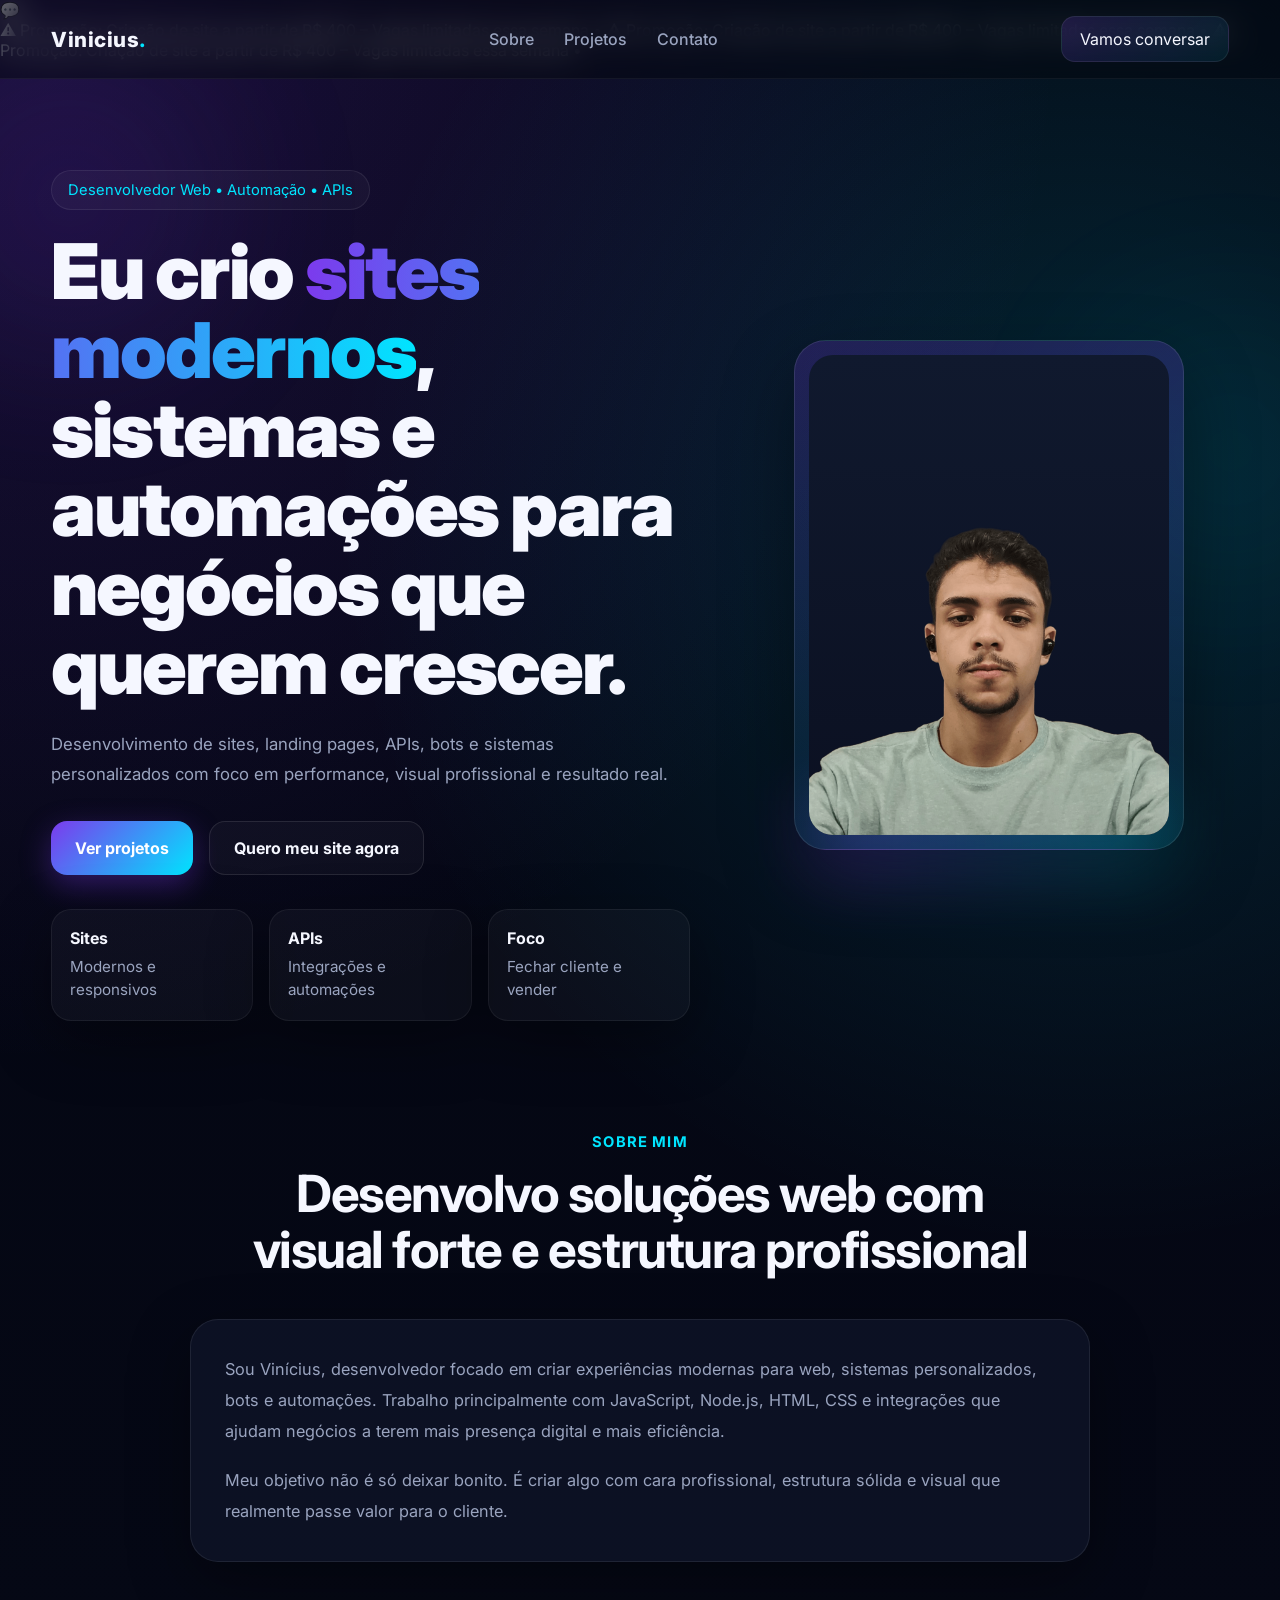
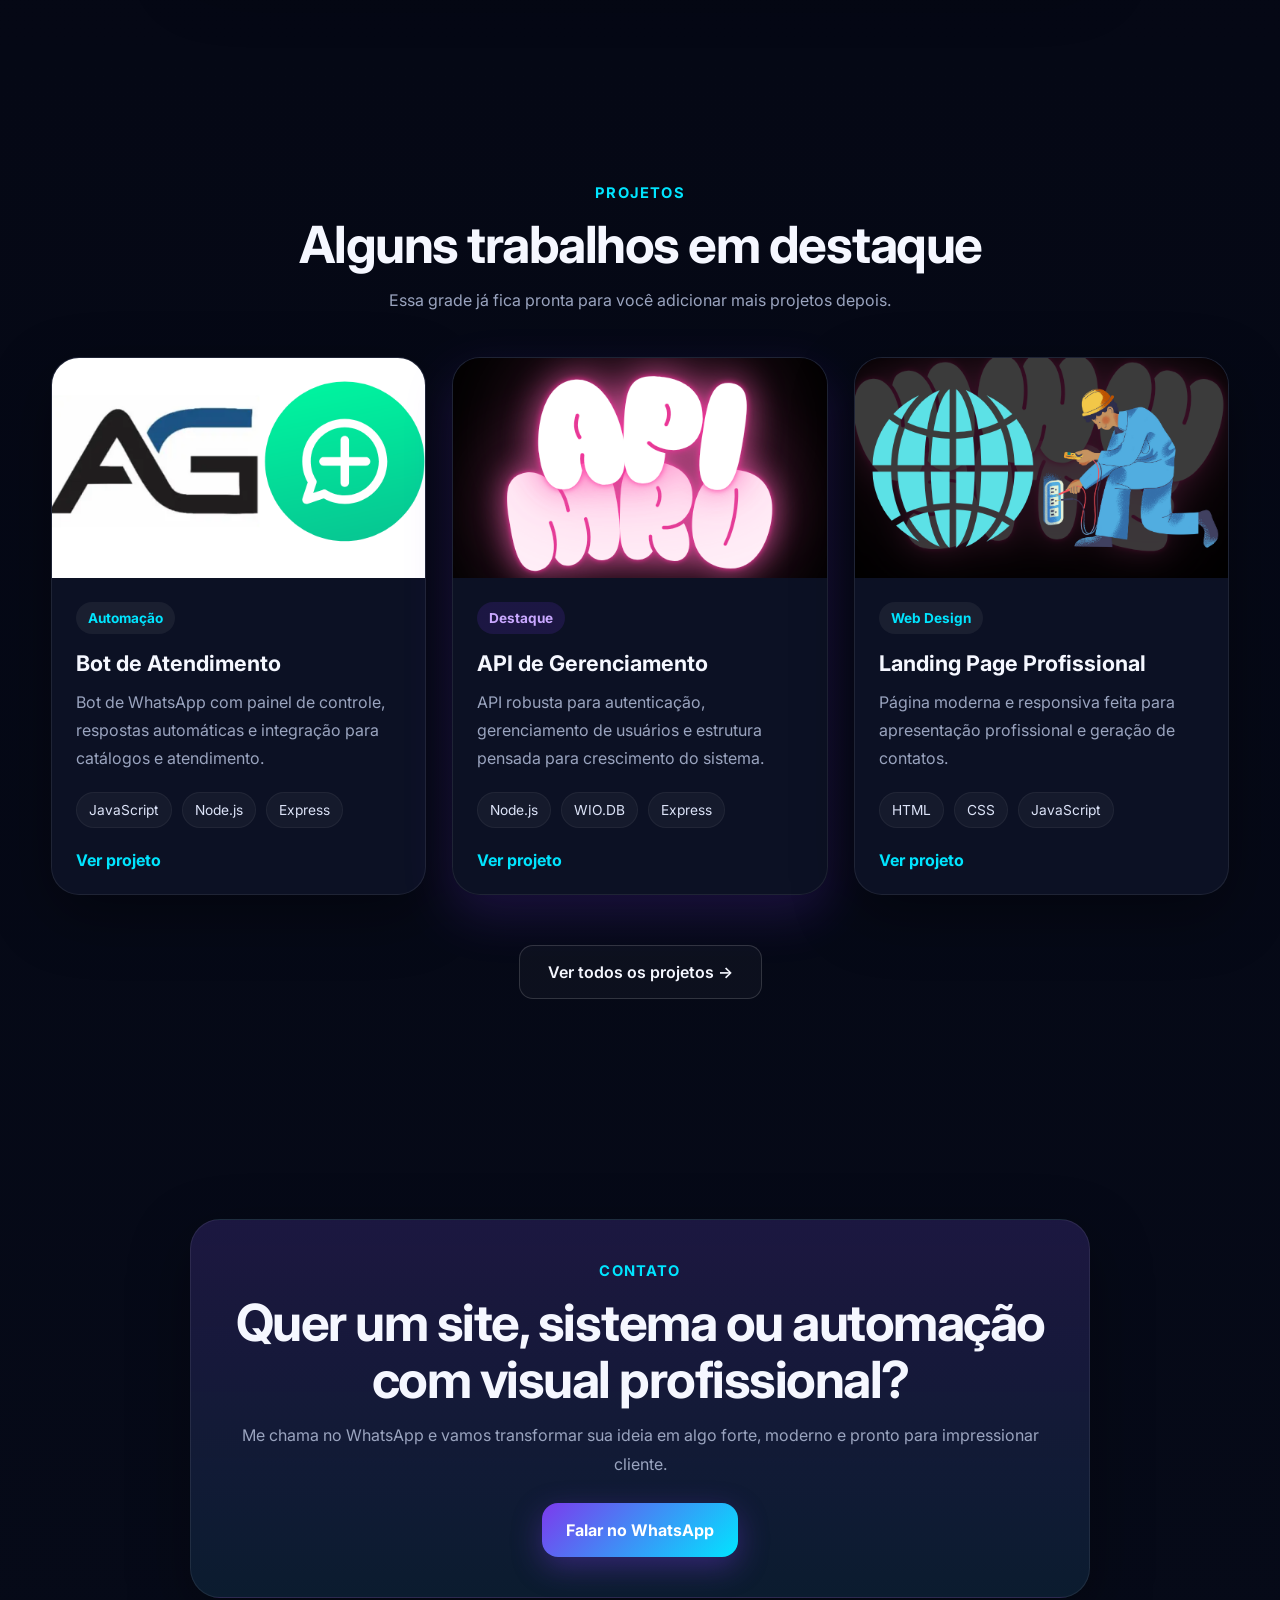
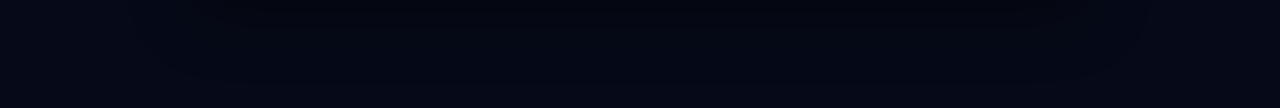
==== commit 65868d50: "Add files via upload" ====
--- a/index.html
+++ b/index.html
@@ -34,6 +34,18 @@
     </nav>
   </header>
 
+  <a href="https://wa.me/5521995294926" class="whatsapp-float" target="_blank">
+  💬
+</a>
+
+<div class="promo-bar">
+  <div class="promo-track">
+    ⚠️ Promoção: Criação de site a partir de R$ 400 – Vagas limitadas essa semana • 
+    ⚠️ Promoção: Criação de site a partir de R$ 400 – Vagas limitadas essa semana • 
+    ⚠️ Promoção: Criação de site a partir de R$ 400 – Vagas limitadas essa semana •
+  </div>
+</div>
+
   <main>
     <section id="home" class="hero">
       <div class="container hero-grid">
@@ -59,7 +71,7 @@
               target="_blank"
               class="btn btn-secondary"
             >
-              Pedir orçamento
+              Quero meu site agora
             </a>
           </div>
 
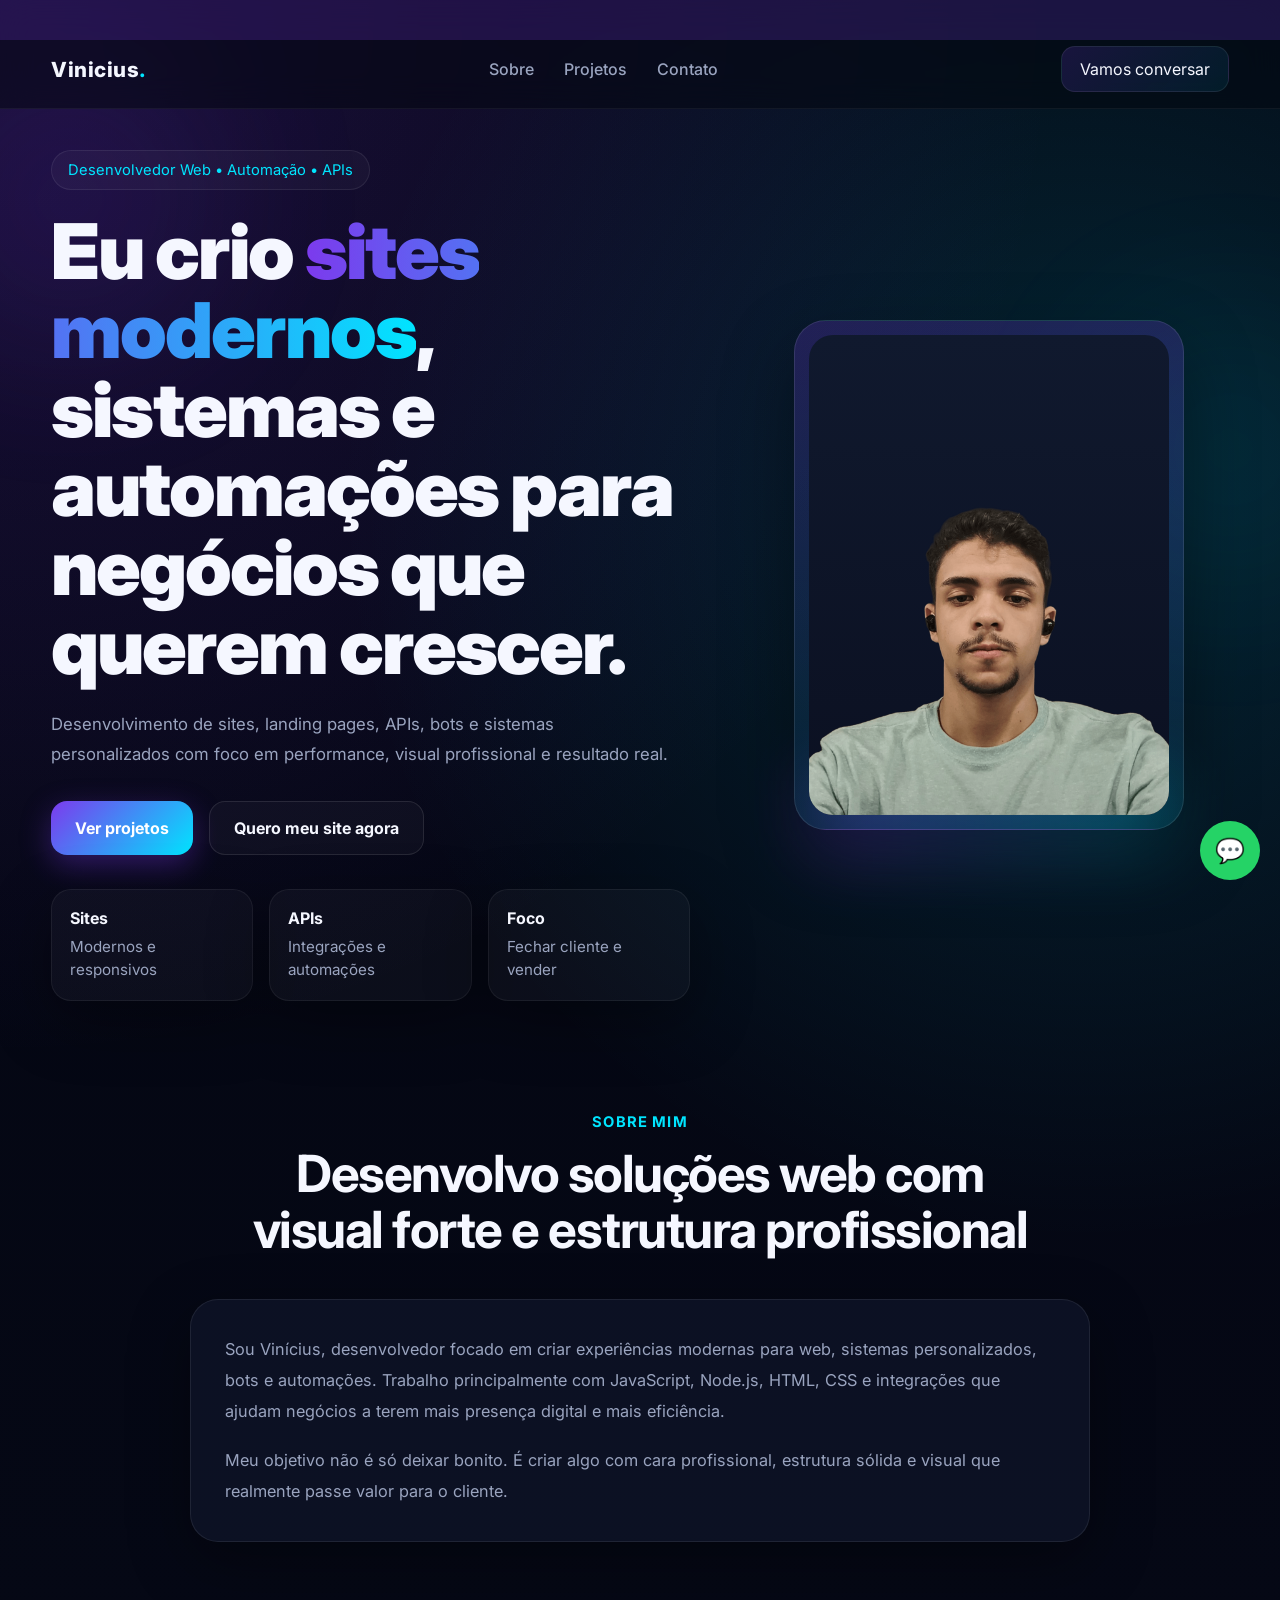
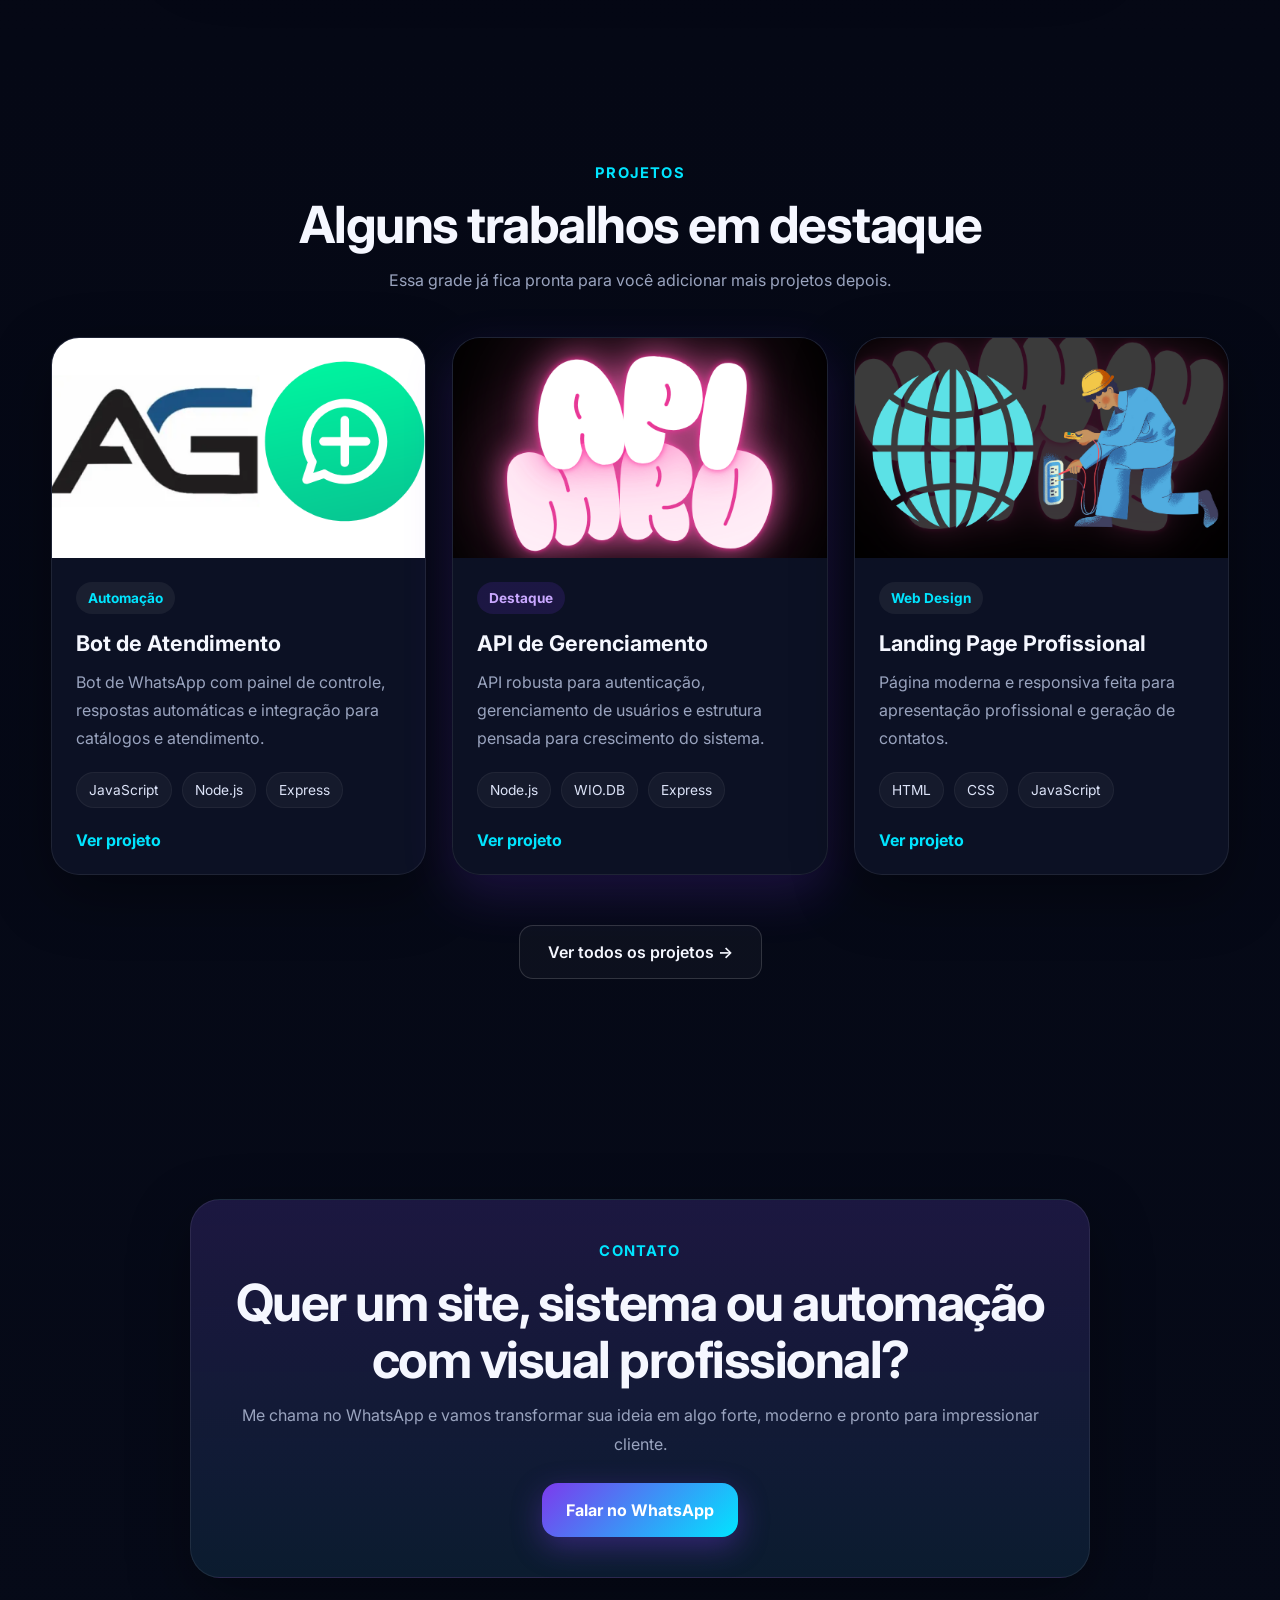
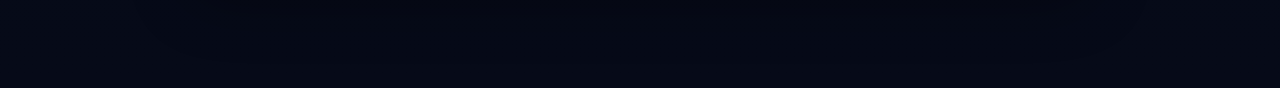
==== commit 013d2520: "Update index.html" ====
--- a/index.html
+++ b/index.html
@@ -8,6 +8,16 @@
   <link rel="preconnect" href="https://fonts.googleapis.com">
   <link rel="preconnect" href="https://fonts.gstatic.com" crossorigin>
   <link href="https://fonts.googleapis.com/css2?family=Inter:wght@300;400;500;600;700;800;900&display=swap" rel="stylesheet">
+  <!-- Google tag (gtag.js) -->
+<script async src="https://www.googletagmanager.com/gtag/js?id=AW-17722528217">
+</script>
+<script>
+  window.dataLayer = window.dataLayer || [];
+  function gtag(){dataLayer.push(arguments);}
+  gtag('js', new Date());
+
+  gtag('config', 'AW-17722528217');
+</script>
 </head>
 <body>
 
@@ -243,4 +253,4 @@
 
   <script src="scripts/index.js"></script>
 </body>
-</html>+</html>
--- a/styles/style.css
+++ b/styles/style.css
@@ -29,6 +29,8 @@
     linear-gradient(180deg, #040612 0%, #060a18 100%);
   color:var(--text);
   overflow-x:hidden;
+
+  padding-top: 40px;
 }
 
 a{
@@ -91,6 +93,7 @@
   align-items:center;
   justify-content:space-between;
   gap:20px;
+  margin-top: 30px;
 }
 
 .logo{
@@ -563,4 +566,48 @@
   border-color:var(--primary-2);
   color:var(--primary-2);
   box-shadow:0 0 20px rgba(0,229,255,0.2);
+}
+
+.whatsapp-float {
+  position: fixed;
+  bottom: 20px;
+  right: 20px;
+  background: #25D366;
+  color: white;
+  font-size: 24px;
+  padding: 15px;
+  border-radius: 50%;
+  text-decoration: none;
+  z-index: 999;
+}
+
+.promo-bar {
+  position: fixed;
+  top: 0;
+  left: 0;
+  width: 100%;
+  background: rgba(124,58,237,0.20);
+  color: #fff;
+  overflow: hidden;
+  z-index: 9999;
+  height: 40px;
+  display: flex;
+  align-items: center;
+  font-weight: 600;
+}
+
+.promo-track {
+  display: inline-block;
+  white-space: nowrap;
+  animation: scrollPromo 15s linear infinite;
+  padding-left: 100%;
+}
+
+@keyframes scrollPromo {
+  0% {
+    transform: translateX(0%);
+  }
+  100% {
+    transform: translateX(-100%);
+  }
 }
